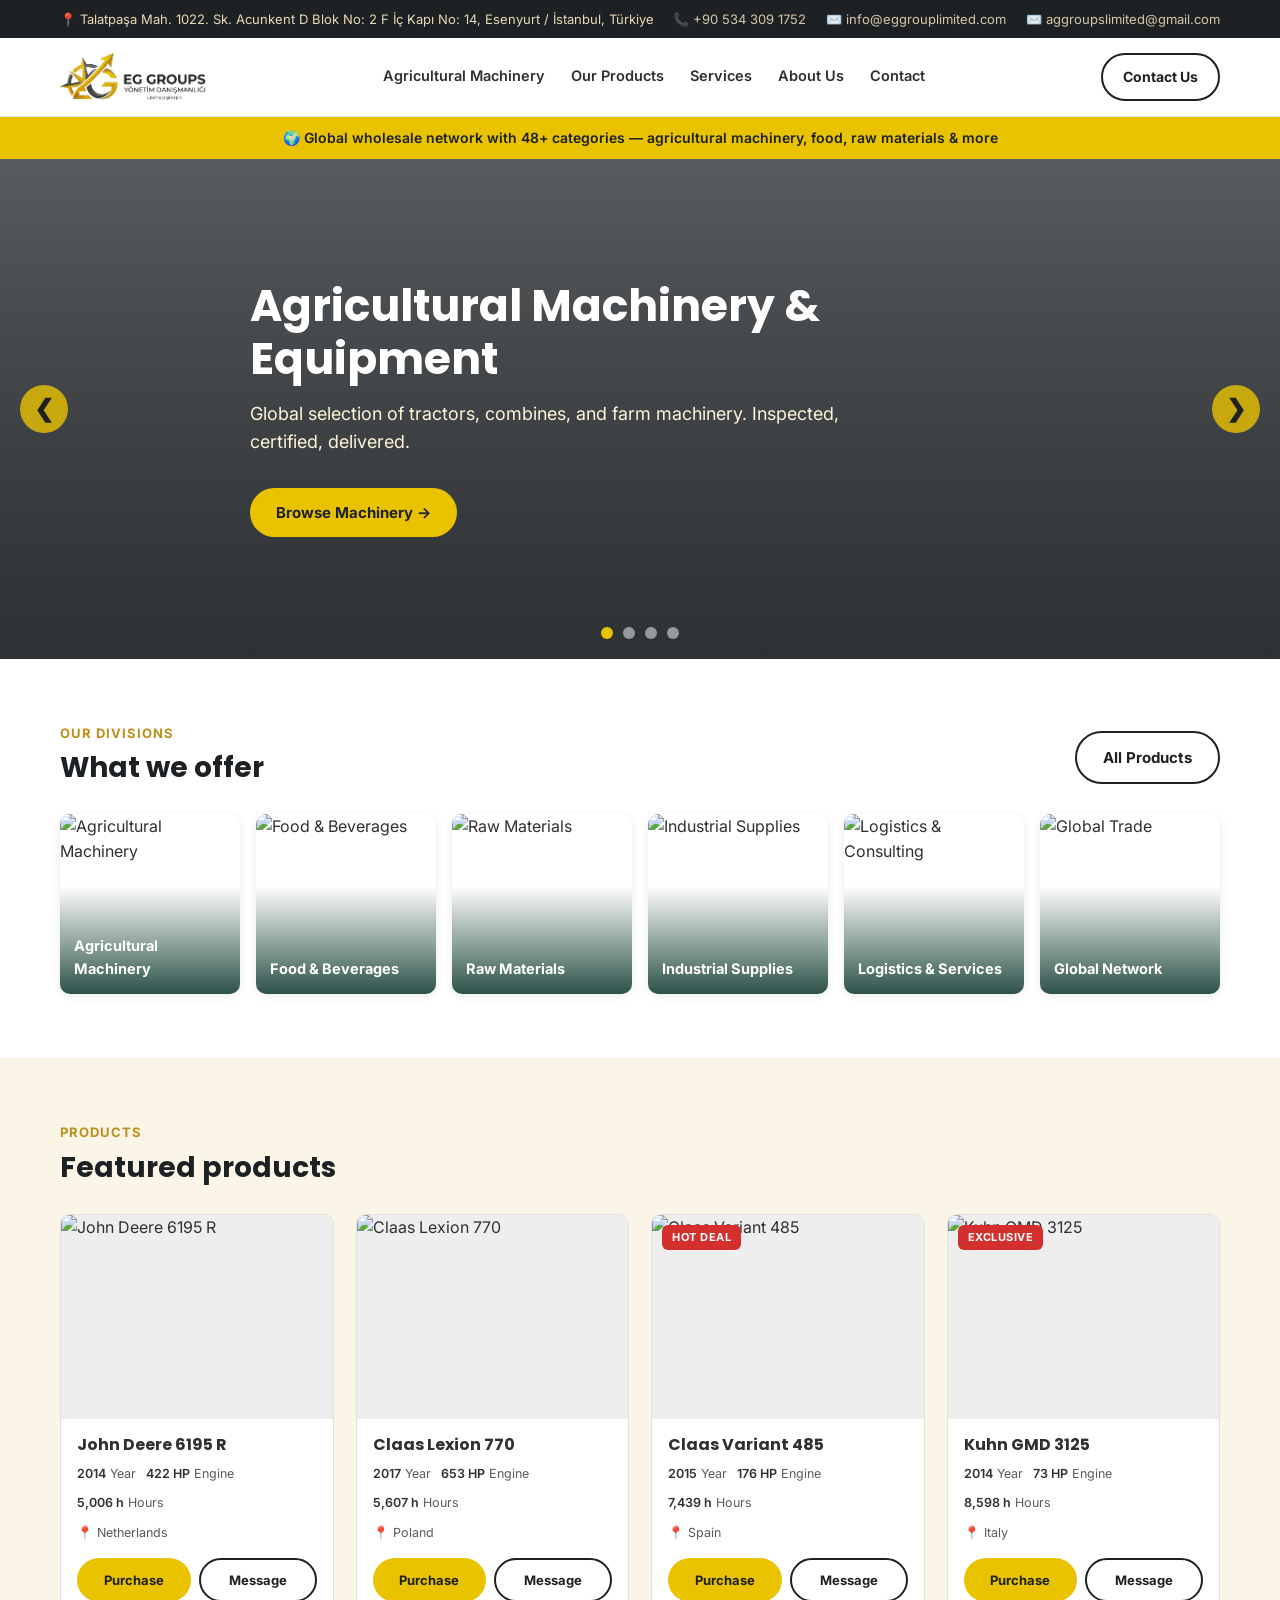
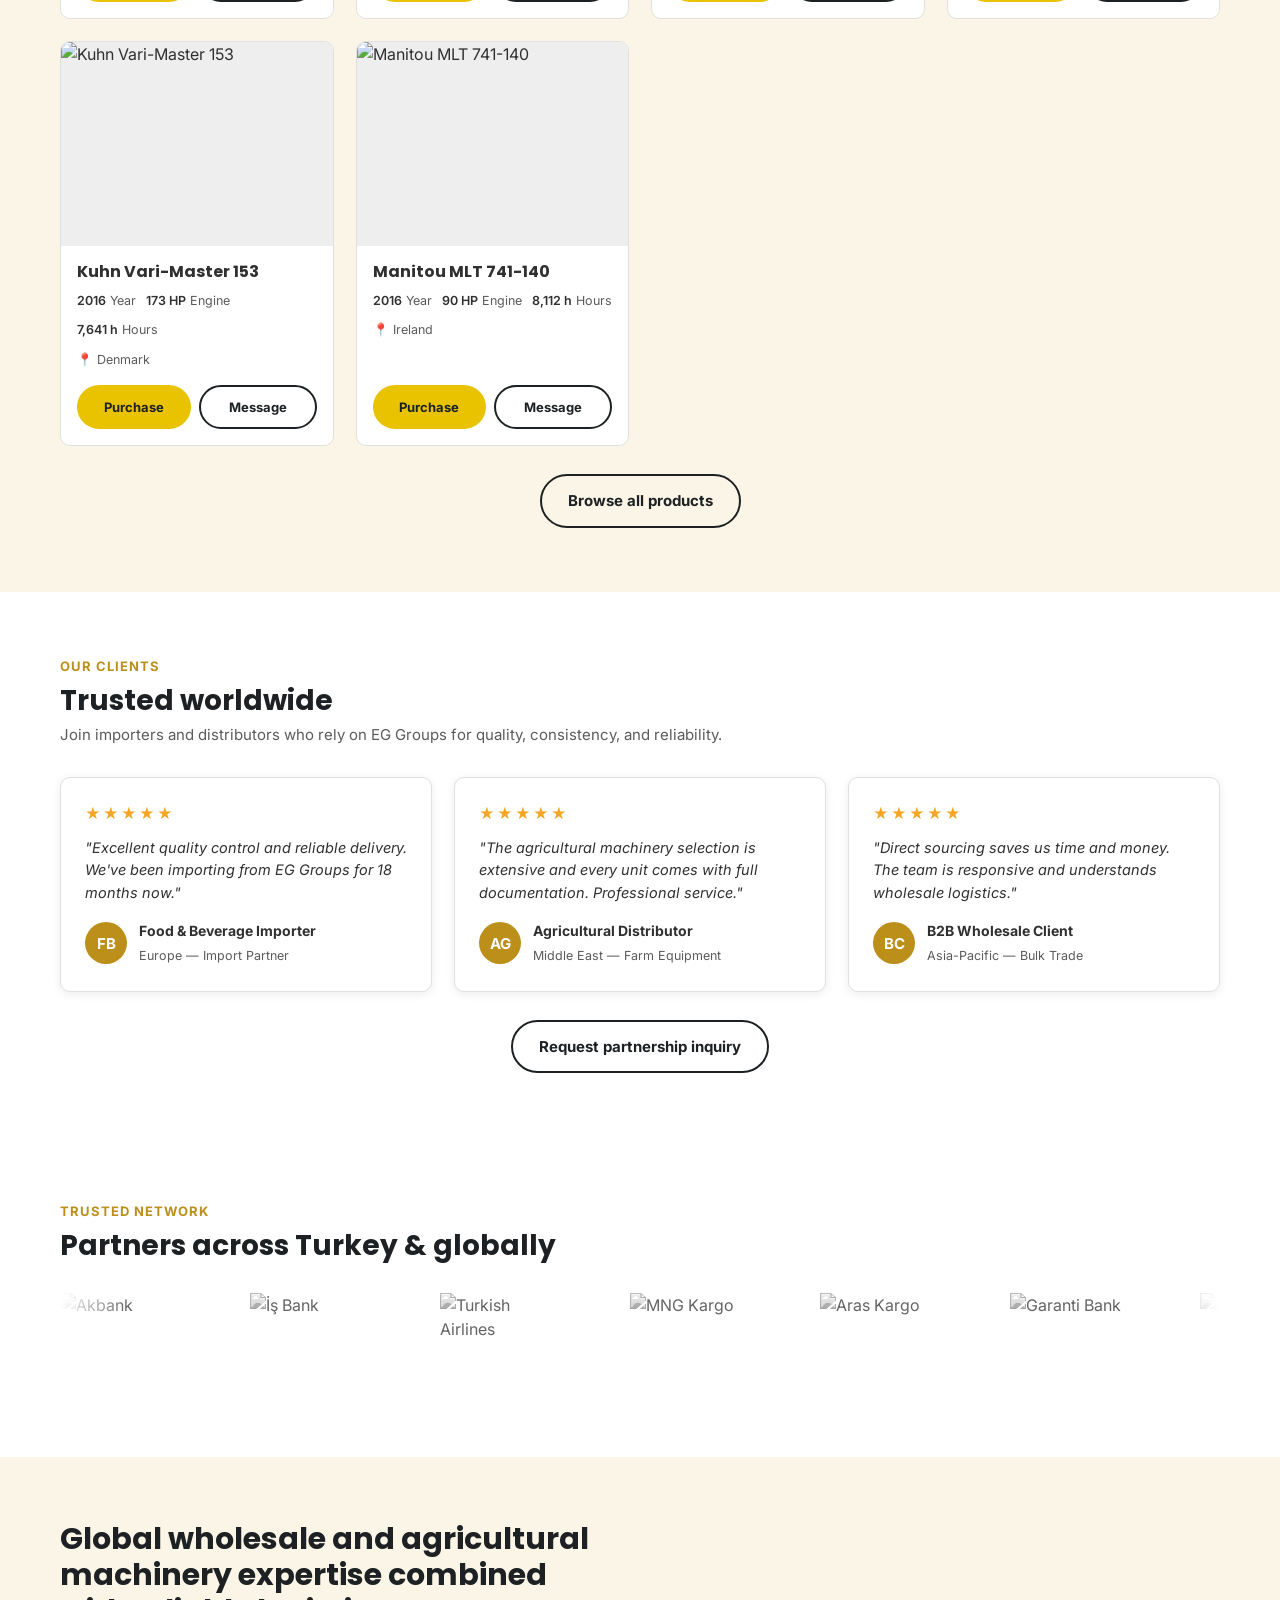
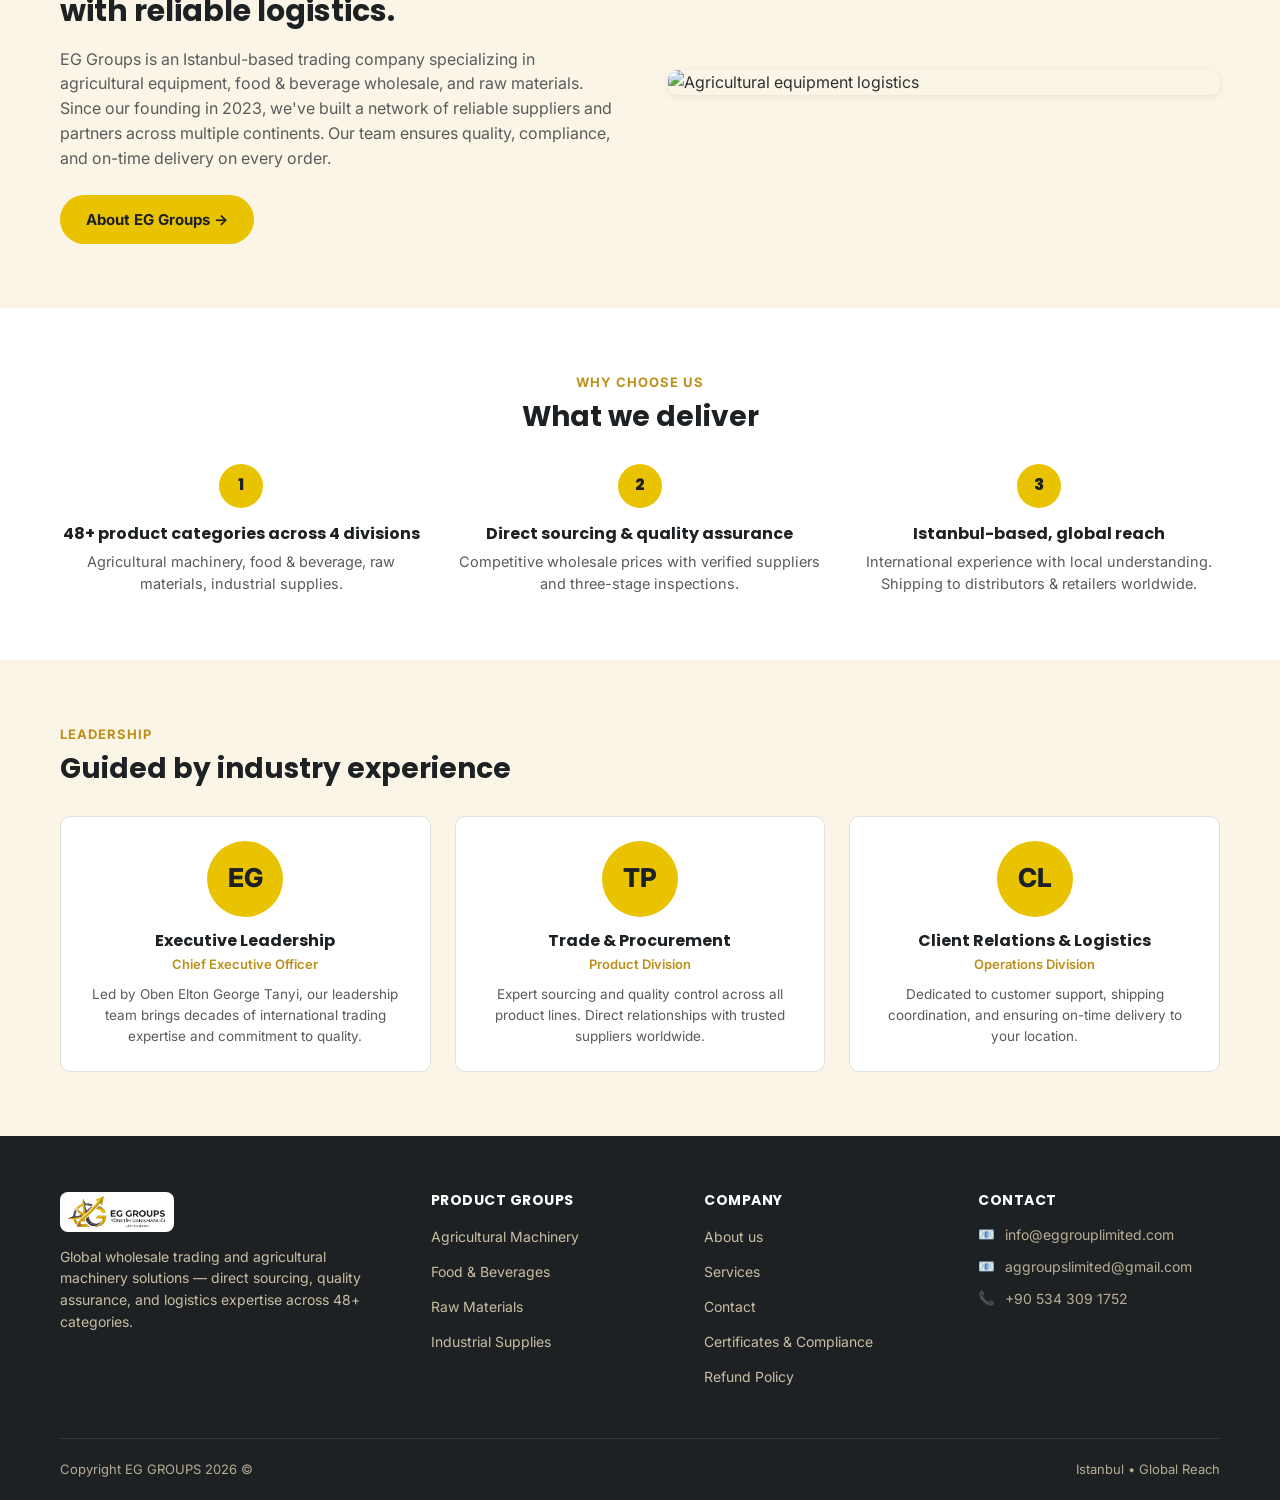
==== index.html @ a83c2a1d "Initial commit: EG Groups website - Complete static HTML website with 7 pages (home, about, category" ====
<!doctype html>
<html lang="en">
<head>
<meta charset="UTF-8">
<meta name="viewport" content="width=device-width, initial-scale=1.0">
<title>EG Groups | Global Wholesale & Agricultural Machinery</title>
<meta name="description" content="EG Groups — wholesale trading, agricultural machinery, food & beverage export, consulting services. Istanbul-based, global reach.">
<link rel="icon" href="data:image/svg+xml,<svg xmlns=%22http://www.w3.org/2000/svg%22 viewBox=%220 0 100 100%22><text y=%22.9em%22 font-size=%2290%22>🚜</text></svg>">
<link rel="stylesheet" href="css/style.css">
</head>
<body>

<div id="site-header"></div>

<div class="promo-banner">🌍 Global wholesale network with 48+ categories — agricultural machinery, food, raw materials & more</div>

<!-- HERO SLIDER -->
<section class="hero hero-slider-section" style="padding:0;position:relative;height:500px">
  <div class="hero-slider" id="heroSlider">
    <div class="hero-slide" style="background:linear-gradient(180deg,rgba(29,33,36,0.4),rgba(29,33,36,0.7)),url('https://ik.imagekit.io/efarm/website/blue_tractor_in_field_with_grubber_003dc4c4ce.jpg') center/cover no-repeat">
      <div class="container" style="display:flex;flex-direction:column;justify-content:center;align-items:flex-start;height:100%;color:#fff">
        <h1>Agricultural Machinery & Equipment</h1>
        <p class="lead">Global selection of tractors, combines, and farm machinery. Inspected, certified, delivered.</p>
        <a href="category.html" class="btn btn-primary">Browse Machinery →</a>
      </div>
    </div>
    <div class="hero-slide" style="background:linear-gradient(180deg,rgba(29,33,36,0.4),rgba(29,33,36,0.7)),url('https://sunnyoutletgrupoo.com/wp-content/uploads/2022/02/All-About-Whole-Grains-resized.jpg') center/cover no-repeat">
      <div class="container" style="display:flex;flex-direction:column;justify-content:center;align-items:flex-start;height:100%;color:#fff">
        <h1>Global Wholesale Trade</h1>
        <p class="lead">Direct sourcing across food, agriculture, and industrial products. B2B wholesale excellence.</p>
        <a href="products.html" class="btn btn-primary">Explore Products →</a>
      </div>
    </div>
    <div class="hero-slide" style="background:linear-gradient(180deg,rgba(29,33,36,0.4),rgba(29,33,36,0.7)),url('https://sunnyoutletgrupoo.com/wp-content/uploads/2022/02/PREMIUM-PINE-WOOD-PELLETS-6MM.jpg') center/cover no-repeat">
      <div class="container" style="display:flex;flex-direction:column;justify-content:center;align-items:flex-start;height:100%;color:#fff">
        <h1>Wholesale & Logistics</h1>
        <p class="lead">Bulk sourcing, quality assurance, and reliable delivery worldwide. Your trade partner.</p>
        <a href="contact.html" class="btn btn-primary">Request Quote →</a>
      </div>
    </div>
    <div class="hero-slide" style="background:linear-gradient(180deg,rgba(29,33,36,0.4),rgba(29,33,36,0.7)),url('https://sunnyoutletgrupoo.com/wp-content/uploads/2022/02/Fresh-Fruits-1.jpg') center/cover no-repeat">
      <div class="container" style="display:flex;flex-direction:column;justify-content:center;align-items:flex-start;height:100%;color:#fff">
        <h1>Food & Beverage Export</h1>
        <p class="lead">Premium fresh, frozen, and specialty foods. Direct to distributors and retailers globally.</p>
        <a href="products.html" class="btn btn-primary">View Catalog →</a>
      </div>
    </div>
  </div>
  <button class="hero-slider-arrow hero-slider-arrow-left" id="heroSliderPrev">❮</button>
  <button class="hero-slider-arrow hero-slider-arrow-right" id="heroSliderNext">❯</button>
  <div class="hero-slider-dots" id="heroSliderDots"></div>
</section>

<!-- CATEGORIES -->
<section class="section-light">
  <div class="container">
    <div class="section-head">
      <div>
        <span class="section-eyebrow">Our Divisions</span>
        <h2>What we offer</h2>
      </div>
      <a href="products.html" class="btn btn-outline">All Products</a>
    </div>
    <div class="cat-grid">
      <a class="cat-tile" href="category.html">
        <img src="https://ik.imagekit.io/efarm/website/blue_tractor_in_field_with_grubber_003dc4c4ce.jpg" alt="Agricultural Machinery">
        <div class="overlay"><span>Agricultural Machinery</span></div>
      </a>
      <a class="cat-tile" href="products.html">
        <img src="https://sunnyoutletgrupoo.com/wp-content/uploads/2022/02/Spring-range-Convenience-620x330-1.png" alt="Food & Beverages">
        <div class="overlay"><span>Food & Beverages</span></div>
      </a>
      <a class="cat-tile" href="products.html">
        <img src="https://sunnyoutletgrupoo.com/wp-content/uploads/2022/02/All-About-Whole-Grains-resized.jpg" alt="Raw Materials">
        <div class="overlay"><span>Raw Materials</span></div>
      </a>
      <a class="cat-tile" href="products.html">
        <img src="https://sunnyoutletgrupoo.com/wp-content/uploads/2022/02/PREMIUM-PINE-WOOD-PELLETS-6MM.jpg" alt="Industrial Supplies">
        <div class="overlay"><span>Industrial Supplies</span></div>
      </a>
      <a class="cat-tile" href="services.html">
        <img src="https://ik.imagekit.io/efarm/website/Fendt_824_Vario_from_France_to_Spain_d65a206a68.jpg" alt="Logistics & Consulting">
        <div class="overlay"><span>Logistics & Services</span></div>
      </a>
      <a class="cat-tile" href="about.html">
        <img src="https://sunnyoutletgrupoo.com/wp-content/uploads/2022/02/Fresh-Fruits-1.jpg" alt="Global Trade">
        <div class="overlay"><span>Global Network</span></div>
      </a>
    </div>
  </div>
</section>

<!-- FEATURED PRODUCTS -->
<section class="section-tint">
  <div class="container">
    <div class="section-head">
      <div>
        <span class="section-eyebrow">Products</span>
        <h2>Featured products</h2>
      </div>
    </div>
    <div class="grid" id="featuredProducts"></div>
    <div class="see-all-wrap"><a href="products.html" class="btn btn-outline">Browse all products</a></div>
  </div>
</section>

<!-- TESTIMONIALS -->
<section class="section-light">
  <div class="container">
    <div class="section-head">
      <div>
        <span class="section-eyebrow">Our Clients</span>
        <h2>Trusted worldwide</h2>
        <p>Join importers and distributors who rely on EG Groups for quality, consistency, and reliability.</p>
      </div>
    </div>
    <div class="testi-grid">
      <div class="testi-card">
        <div class="stars">★★★★★</div>
        <p class="quote">"Excellent quality control and reliable delivery. We've been importing from EG Groups for 18 months now."</p>
        <div class="who">
          <div class="avatar">FB</div>
          <div><b>Food & Beverage Importer</b><span>Europe — Import Partner</span></div>
        </div>
      </div>
      <div class="testi-card">
        <div class="stars">★★★★★</div>
        <p class="quote">"The agricultural machinery selection is extensive and every unit comes with full documentation. Professional service."</p>
        <div class="who">
          <div class="avatar">AG</div>
          <div><b>Agricultural Distributor</b><span>Middle East — Farm Equipment</span></div>
        </div>
      </div>
      <div class="testi-card">
        <div class="stars">★★★★★</div>
        <p class="quote">"Direct sourcing saves us time and money. The team is responsive and understands wholesale logistics."</p>
        <div class="who">
          <div class="avatar">BC</div>
          <div><b>B2B Wholesale Client</b><span>Asia-Pacific — Bulk Trade</span></div>
        </div>
      </div>
    </div>
    <div class="see-all-wrap"><a href="contact.html" class="btn btn-outline">Request partnership inquiry</a></div>
  </div>
</section>


<!-- PARTNERS -->
<section class="section-light">
  <div class="container">
    <div class="section-head"><div><span class="section-eyebrow">Trusted Network</span><h2>Partners across Turkey & globally</h2></div></div>
    <div class="brand-carousel">
      <div class="brand-track">
        <img src="https://thumb.wikimedia.org/wikipedia/commons/thumb/7/7b/Akbank_logo.svg/3840px-Akbank_logo.svg.png" alt="Akbank" loading="lazy" style="height:100px;width:120px;object-fit:contain;flex:0 0 auto">
        <img src="https://thumb.wikimedia.org/wikipedia/commons/thumb/2/24/Türkiye_İş_Bankası_logo.svg/960px-Türkiye_İş_Bankası_logo.svg.png" alt="İş Bank" loading="lazy" style="height:100px;width:120px;object-fit:contain;flex:0 0 auto">
        <img src="https://upload.wikimedia.org/wikipedia/commons/thumb/0/00/Turkish_Airlines_logo_2019_compact.svg/1280px-Turkish_Airlines_logo_2019_compact.svg.png" alt="Turkish Airlines" loading="lazy" style="height:100px;width:120px;object-fit:contain;flex:0 0 auto">
        <img src="https://upload.wikimedia.org/wikipedia/tr/5/52/MNG_Kargo.png" alt="MNG Kargo" loading="lazy" style="height:100px;width:120px;object-fit:contain;flex:0 0 auto">
        <img src="https://upload.wikimedia.org/wikipedia/tr/b/b4/Aras-Kargo.jpg" alt="Aras Kargo" loading="lazy" style="height:100px;width:120px;object-fit:contain;flex:0 0 auto">
        <img src="https://encrypted-tbn0.gstatic.com/images?q=tbn:ANd9GcQFlqxNjbmW43oBSLvl5B0kQLT8X93IOzLed9l85p7laA&s=10" alt="Garanti Bank" loading="lazy" style="height:100px;width:120px;object-fit:contain;flex:0 0 auto">
        <img src="https://www.deere.com.au/assets/images/common/our-company/history/JD_Trademark_Current_884x663.png" alt="John Deere" loading="lazy" style="height:100px;width:120px;object-fit:contain;flex:0 0 auto">
        <img src="https://upload.wikimedia.org/wikipedia/commons/thumb/1/19/Claas_Logo.svg/1280px-Claas_Logo.svg.png" alt="CLAAS" loading="lazy" style="height:100px;width:120px;object-fit:contain;flex:0 0 auto">
        <img src="https://upload.wikimedia.org/wikipedia/commons/9/9e/CNH_Industrial.svg" alt="CNH Industrial" loading="lazy" style="height:100px;width:120px;object-fit:contain;flex:0 0 auto">
        <!-- repeat for carousel loop -->
        <img src="https://thumb.wikimedia.org/wikipedia/commons/thumb/7/7b/Akbank_logo.svg/3840px-Akbank_logo.svg.png" alt="Akbank" loading="lazy" style="height:100px;width:120px;object-fit:contain;flex:0 0 auto">
        <img src="https://thumb.wikimedia.org/wikipedia/commons/thumb/2/24/Türkiye_İş_Bankası_logo.svg/960px-Türkiye_İş_Bankası_logo.svg.png" alt="İş Bank" loading="lazy" style="height:100px;width:120px;object-fit:contain;flex:0 0 auto">
        <img src="https://upload.wikimedia.org/wikipedia/commons/thumb/0/00/Turkish_Airlines_logo_2019_compact.svg/1280px-Turkish_Airlines_logo_2019_compact.svg.png" alt="Turkish Airlines" loading="lazy" style="height:100px;width:120px;object-fit:contain;flex:0 0 auto">
        <img src="https://upload.wikimedia.org/wikipedia/tr/5/52/MNG_Kargo.png" alt="MNG Kargo" loading="lazy" style="height:100px;width:120px;object-fit:contain;flex:0 0 auto">
        <img src="https://upload.wikimedia.org/wikipedia/tr/b/b4/Aras-Kargo.jpg" alt="Aras Kargo" loading="lazy" style="height:100px;width:120px;object-fit:contain;flex:0 0 auto">
        <img src="https://encrypted-tbn0.gstatic.com/images?q=tbn:ANd9GcQFlqxNjbmW43oBSLvl5B0kQLT8X93IOzLed9l85p7laA&s=10" alt="Garanti Bank" loading="lazy" style="height:100px;width:120px;object-fit:contain;flex:0 0 auto">
      </div>
    </div>
  </div>
</section>

<!-- ABOUT SPLIT -->
<section class="section-tint">
  <div class="container split">
    <div>
      <h2>Global wholesale and agricultural machinery <strong>expertise</strong> combined with <strong>reliable logistics</strong>.</h2>
      <p>EG Groups is an Istanbul-based trading company specializing in agricultural equipment, food & beverage wholesale, and raw materials. Since our founding in 2023, we've built a network of reliable suppliers and partners across multiple continents. Our team ensures quality, compliance, and on-time delivery on every order.</p>
      <a href="about.html" class="btn btn-primary">About EG Groups →</a>
    </div>
    <img src="https://ik.imagekit.io/efarm/website/Fendt_824_Vario_from_France_to_Spain_d65a206a68.jpg" alt="Agricultural equipment logistics">
  </div>
</section>

<!-- WHAT YOU GET -->
<section class="section-light">
  <div class="container">
    <div class="section-head" style="justify-content:center;text-align:center;display:block">
      <span class="section-eyebrow">Why Choose Us</span>
      <h2>What we deliver</h2>
    </div>
    <div class="features3">
      <div>
        <div class="feature-num">1</div>
        <h6>48+ product categories across 4 divisions</h6>
        <p>Agricultural machinery, food & beverage, raw materials, industrial supplies.</p>
      </div>
      <div>
        <div class="feature-num">2</div>
        <h6>Direct sourcing & quality assurance</h6>
        <p>Competitive wholesale prices with verified suppliers and three-stage inspections.</p>
      </div>
      <div>
        <div class="feature-num">3</div>
        <h6>Istanbul-based, global reach</h6>
        <p>International experience with local understanding. Shipping to distributors & retailers worldwide.</p>
      </div>
    </div>
  </div>
</section>

<!-- LEADERSHIP -->
<section class="section-tint">
  <div class="container">
    <div class="section-head"><div><span class="section-eyebrow">Leadership</span><h2>Guided by industry experience</h2></div></div>
    <div class="team-grid">
      <div class="team-card">
        <div class="avatar" style="margin:0 auto 14px;background:var(--lime)">EG</div>
        <h4>Executive Leadership</h4>
        <div class="role">Chief Executive Officer</div>
        <p>Led by Oben Elton George Tanyi, our leadership team brings decades of international trading expertise and commitment to quality.</p>
      </div>
      <div class="team-card">
        <div class="avatar" style="margin:0 auto 14px">TP</div>
        <h4>Trade & Procurement</h4>
        <div class="role">Product Division</div>
        <p>Expert sourcing and quality control across all product lines. Direct relationships with trusted suppliers worldwide.</p>
      </div>
      <div class="team-card">
        <div class="avatar" style="margin:0 auto 14px">CL</div>
        <h4>Client Relations & Logistics</h4>
        <div class="role">Operations Division</div>
        <p>Dedicated to customer support, shipping coordination, and ensuring on-time delivery to your location.</p>
      </div>
    </div>
  </div>
</section>

<div id="site-footer"></div>

<script src="js/products-data.js"></script>
<script src="js/main.js"></script>
<script>
  // Hero slider
  const slides = document.querySelectorAll('.hero-slide');
  const dots = document.getElementById('heroSliderDots');
  const nextBtn = document.getElementById('heroSliderNext');
  const prevBtn = document.getElementById('heroSliderPrev');
  let currentSlide = 0;
  let autoplayInterval;

  function createDots() {
    slides.forEach((_, i) => {
      const dot = document.createElement('button');
      dot.className = `hero-slider-dot${i === 0 ? ' active' : ''}`;
      dot.onclick = () => goToSlide(i);
      dots.appendChild(dot);
    });
  }

  function updateSlider() {
    slides.forEach((s, i) => s.classList.toggle('active', i === currentSlide));
    document.querySelectorAll('.hero-slider-dot').forEach((d, i) => d.classList.toggle('active', i === currentSlide));
  }

  function goToSlide(n) {
    currentSlide = (n + slides.length) % slides.length;
    updateSlider();
    resetAutoplay();
  }

  function nextSlide() { goToSlide(currentSlide + 1); }
  function prevSlide() { goToSlide(currentSlide - 1); }

  function startAutoplay() {
    autoplayInterval = setInterval(nextSlide, 5000);
  }

  function resetAutoplay() {
    clearInterval(autoplayInterval);
    if (!document.hidden) startAutoplay();
  }

  createDots();
  updateSlider();
  startAutoplay();
  nextBtn.onclick = nextSlide;
  prevBtn.onclick = prevSlide;
  document.addEventListener('visibilitychange', () => {
    if (document.hidden) clearInterval(autoplayInterval);
    else startAutoplay();
  });

  // Featured Products - 6 products from different categories (3 per row)
  document.addEventListener("DOMContentLoaded", () => {
    const categories = ["tractors", "combine-harvesters", "balers", "mowers", "ploughs", "telehandlers"];
    const featured = [];

    // Get one product from each category
    categories.forEach(cat => {
      const product = PRODUCTS.find(p => p.category === cat);
      if (product) featured.push(product);
    });

    renderGrid("featuredProducts", featured.slice(0, 6));
  });
</script>
</body>
</html>
---- css/style.css ----
/* HARD — Used Agricultural Equipment
   Design system: dark green header/footer, lime-green CTA, light content sections */

@import url('https://fonts.googleapis.com/css2?family=Poppins:wght@500;600;700;800&family=Inter:wght@400;500;600;700&display=swap');

:root{
  --green-dark:#1d2124;
  --green-dark-2:#bc8f1a;
  --green-teal:#bc8f1a;
  --lime:#e9c200;
  --lime-hover:#bc8f1a;
  --text:#303030;
  --text-light:#5b5b5b;
  --border:#e0e0e0;
  --border-dark:#bdbdbd;
  --bg:#fafafa;
  --white:#ffffff;
  --red:#d32f2f;
  --radius:10px;
  --shadow:0 2px 10px rgba(0,0,0,.08);
  --shadow-hover:0 8px 24px rgba(0,0,0,.14);
  --maxw:1200px;
  --font-head:'Poppins',sans-serif;
  --font-body:'Inter',-apple-system,BlinkMacSystemFont,'Segoe UI',Roboto,Arial,sans-serif;
}

*{box-sizing:border-box;margin:0;padding:0}
html{scroll-behavior:smooth}
body{
  font-family:var(--font-body);
  color:var(--text);
  background:var(--bg);
  line-height:1.55;
  font-size:16px;
}
img{max-width:100%;display:block}
a{color:inherit;text-decoration:none}
ul{list-style:none}
button{font-family:inherit;cursor:pointer;border:none;background:none}
h1,h2,h3,h4,h5,h6{font-family:var(--font-head);font-weight:700;line-height:1.2;color:var(--green-dark)}
.container{max-width:var(--maxw);margin:0 auto;padding:0 20px}
section{padding:64px 0}
@media(max-width:720px){section{padding:40px 0}}

/* ---------- Buttons ---------- */
.btn{
  display:inline-flex;align-items:center;justify-content:center;gap:8px;
  padding:13px 26px;border-radius:999px;font-weight:700;font-size:15px;
  transition:all .18s ease;white-space:nowrap;
}
.btn-primary{background:var(--lime);color:#1d2124}
.btn-primary:hover{background:var(--lime-hover);transform:translateY(-1px)}
.btn-outline{background:transparent;border:2px solid var(--green-dark);color:var(--green-dark)}
.btn-outline:hover{background:var(--green-dark);color:#fff}
.btn-outline-light{background:transparent;border:2px solid rgba(255,255,255,.7);color:#fff}
.btn-outline-light:hover{background:#fff;color:var(--green-dark)}
.btn-block{width:100%}
.btn-sm{padding:9px 18px;font-size:13px}

/* ---------- Top utility bar ---------- */
.topbar{background:var(--green-dark);color:#e8d9b8;font-size:13px}
.topbar .container{display:flex;justify-content:space-between;align-items:center;height:38px}
.topbar a{opacity:.9}
.topbar a:hover{opacity:1;text-decoration:underline}
.topbar-left{display:flex;gap:20px;align-items:center}
.topbar-left span{display:flex;align-items:center;gap:6px}

/* ---------- Header ---------- */
header.site-header{
  background:#fff;border-bottom:1px solid var(--border);position:sticky;top:0;z-index:100;
}
.header-inner{display:flex;align-items:center;justify-content:space-between;height:78px;gap:24px}
.logo{
  font-family:var(--font-head);font-weight:800;font-size:28px;letter-spacing:1px;
  color:var(--green-dark);display:flex;align-items:baseline;gap:4px;
}
.logo span{color:var(--lime-hover)}
.logo small{font-family:var(--font-body);font-weight:500;font-size:11px;letter-spacing:1.5px;text-transform:uppercase;color:var(--text-light);display:block;margin-top:-2px}
nav.main-nav{display:flex;gap:26px;align-items:center;flex:1;justify-content:center}
nav.main-nav a{font-weight:600;font-size:14.5px;color:var(--text);padding:8px 0;border-bottom:2px solid transparent;white-space:nowrap}
nav.main-nav a:hover{color:var(--green-dark-2);border-bottom-color:var(--lime)}
.header-actions{display:flex;align-items:center;gap:14px}
.header-actions .btn{padding:11px 20px;font-size:14px}
.nav-toggle{display:none;background:none;border:none;font-size:26px;color:var(--green-dark)}

@media(max-width:1024px){
  nav.main-nav{display:none}
  .nav-toggle{display:block}
}

/* ---------- Promo banner ---------- */
.promo-banner{background:var(--lime);color:#1d2124;text-align:center;font-weight:600;font-size:14px;padding:10px 16px}

/* ---------- Hero / search cover ---------- */
.hero{
  position:relative;color:#fff;padding:90px 0 70px;
  background:linear-gradient(180deg,rgba(29,33,36,.55),rgba(29,33,36,.75)),
    url('https://ik.imagekit.io/efarm/website/sprayer_ca1b9360a9.jpg') center/cover no-repeat;
}

/* ---------- Hero slider ---------- */
.hero-slider-section{overflow:hidden}
.hero-slider{position:relative;width:100%;height:100%;display:flex}
.hero-slide{width:100%;height:100%;flex-shrink:0;display:flex;align-items:center;opacity:0;transition:opacity .5s ease;position:absolute;top:0;left:0;width:100%;height:100%;background-size:cover;background-position:center}
.hero-slide.active{opacity:1;position:relative}
.hero-slider-arrow{
  position:absolute;top:50%;transform:translateY(-50%);z-index:10;
  background:rgba(233,194,0,.8);color:#1d2124;border:none;cursor:pointer;
  width:48px;height:48px;border-radius:50%;font-size:24px;font-weight:bold;
  transition:background .2s ease;display:flex;align-items:center;justify-content:center;
}
.hero-slider-arrow:hover{background:rgba(233,194,0,1)}
.hero-slider-arrow-left{left:20px}
.hero-slider-arrow-right{right:20px}
.hero-slider-dots{position:absolute;bottom:20px;left:50%;transform:translateX(-50%);z-index:10;display:flex;gap:10px}
.hero-slider-dot{width:12px;height:12px;border-radius:50%;background:rgba(255,255,255,.5);cursor:pointer;transition:background .2s ease}
.hero-slider-dot.active{background:#e9c200}
@media(max-width:600px){.hero-slider-arrow{width:40px;height:40px;font-size:18px}.hero-slider-arrow-left{left:10px}.hero-slider-arrow-right{right:10px}.hero-slider-dots{bottom:10px;gap:6px}.hero-slider-dot{width:10px;height:10px}}
.hero h1{color:#fff;font-size:44px;max-width:780px;margin-bottom:14px}
.hero p.lead{font-size:18px;color:#fef5d9;max-width:640px;margin-bottom:32px}
.search-box{
  background:#fff;border-radius:var(--radius);padding:8px;display:flex;gap:8px;
  max-width:680px;box-shadow:var(--shadow-hover);
}
.search-box input{
  flex:1;border:none;outline:none;padding:14px 16px;font-size:15px;color:var(--text);border-radius:8px;
}
.search-box button{
  background:var(--lime);color:#1d2124;font-weight:700;padding:0 26px;border-radius:8px;font-size:15px;
}
.search-box button:hover{background:var(--lime-hover)}
.trust-row{display:flex;flex-wrap:wrap;gap:28px;margin-top:34px}
.trust-row .item{display:flex;align-items:center;gap:10px;font-size:14px;font-weight:600;color:#fef5d9}
.trust-row .item .dot{width:8px;height:8px;border-radius:50%;background:var(--lime)}

/* ---------- Section headings ---------- */
.section-head{display:flex;justify-content:space-between;align-items:flex-end;margin-bottom:30px;gap:20px;flex-wrap:wrap}
.section-head h2{font-size:28px}
.section-head p{color:var(--text-light);margin-top:6px;font-size:15px}
.section-eyebrow{color:var(--green-dark-2);font-weight:700;font-size:13px;letter-spacing:1px;text-transform:uppercase;margin-bottom:8px;display:block}

/* ---------- Carousel row ---------- */
.card-row{display:flex;gap:20px;overflow-x:auto;padding-bottom:10px;scroll-snap-type:x proximity}
.card-row::-webkit-scrollbar{height:8px}
.card-row::-webkit-scrollbar-thumb{background:var(--border-dark);border-radius:8px}
.card-row .product-card{min-width:270px;scroll-snap-align:start}

.grid{display:grid;grid-template-columns:repeat(auto-fill,minmax(270px,1fr));gap:22px}

/* ---------- Product card ---------- */
.product-card{
  background:#fff;border:1px solid var(--border);border-radius:var(--radius);overflow:hidden;
  transition:box-shadow .2s ease,transform .2s ease;display:flex;flex-direction:column;
}
.product-card:hover{box-shadow:var(--shadow-hover);transform:translateY(-3px)}
.product-card .img-wrap{position:relative;aspect-ratio:4/3;overflow:hidden;background:#eee}
.product-card .img-wrap img{width:100%;height:100%;object-fit:cover}
.product-card .badge{
  position:absolute;top:10px;left:10px;background:var(--red);color:#fff;font-size:11px;
  font-weight:700;padding:4px 10px;border-radius:6px;text-transform:uppercase;letter-spacing:.5px;
}
.product-card .body{padding:16px;display:flex;flex-direction:column;gap:10px;flex:1}
.product-card h3{font-size:16px;color:var(--text)}
.product-card .specs{display:flex;flex-wrap:wrap;gap:10px;font-size:12.5px;color:var(--text-light)}
.product-card .specs b{color:var(--text);font-weight:600}
.product-card .price{font-family:var(--font-head);font-weight:700;font-size:20px;color:var(--green-dark)}
.product-card .price small{font-family:var(--font-body);font-weight:500;font-size:12px;color:var(--text-light)}
.product-card .country{font-size:12.5px;color:var(--text-light);display:flex;align-items:center;gap:5px}
.product-card .actions{display:flex;gap:8px;margin-top:auto;padding-top:6px}
.product-card .actions .btn{flex:1;padding:10px 12px;font-size:13px}

.see-all-wrap{text-align:center;margin-top:28px}

/* ---------- Categories grid ---------- */
.cat-grid{display:grid;grid-template-columns:repeat(6,1fr);gap:16px}
@media(max-width:900px){.cat-grid{grid-template-columns:repeat(3,1fr)}}
@media(max-width:520px){.cat-grid{grid-template-columns:repeat(2,1fr)}}
.cat-tile{
  position:relative;border-radius:var(--radius);overflow:hidden;aspect-ratio:1/1;
  box-shadow:var(--shadow);
}
.cat-tile img{width:100%;height:100%;object-fit:cover;transition:transform .3s ease}
.cat-tile:hover img{transform:scale(1.06)}
.cat-tile .overlay{
  position:absolute;inset:0;background:linear-gradient(180deg,rgba(7,51,40,0) 40%,rgba(7,51,40,.85));
  display:flex;align-items:flex-end;padding:14px;
}
.cat-tile span{color:#fff;font-weight:700;font-size:14.5px}

/* ---------- Brand strip ---------- */
.brand-carousel{
  overflow:hidden;position:relative;width:100%;
  -webkit-mask-image:linear-gradient(90deg,transparent,#000 6%,#000 94%,transparent);
  mask-image:linear-gradient(90deg,transparent,#000 6%,#000 94%,transparent);
}
.brand-track{
  display:flex;align-items:center;gap:70px;width:max-content;
  animation:brandScroll 28s linear infinite;
}
.brand-carousel:hover .brand-track{animation-play-state:paused}
.brand-track img{height:100px;object-fit:contain;filter:grayscale(1);opacity:.75;transition:.2s;flex:0 0 auto}
.brand-track img:hover{filter:none;opacity:1}
@keyframes brandScroll{
  from{transform:translateX(0)}
  to{transform:translateX(-50%)}
}
@media(max-width:600px){.brand-track img{height:72px}.brand-track{gap:44px}}
.brand-strip img:hover{filter:none;opacity:1}

/* ---------- Split text/image ---------- */
.split{display:grid;grid-template-columns:1fr 1fr;gap:56px;align-items:center}
@media(max-width:860px){.split{grid-template-columns:1fr;gap:28px}}
.split img{border-radius:var(--radius);box-shadow:var(--shadow)}
.split h2{font-size:30px;margin-bottom:18px}
.split p{color:var(--text-light);margin-bottom:24px}
.split strong{color:var(--green-dark)}

/* ---------- Numbered features ---------- */
.features3{display:grid;grid-template-columns:repeat(3,1fr);gap:36px;text-align:center}
@media(max-width:860px){.features3{grid-template-columns:1fr}}
.feature-num{
  width:44px;height:44px;border-radius:50%;background:var(--lime);color:#1d2124;font-weight:800;
  display:flex;align-items:center;justify-content:center;margin:0 auto 16px;font-family:var(--font-head);
}
.features3 h6{font-size:16px;margin-bottom:8px}
.features3 p{color:var(--text-light);font-size:14.5px}

/* ---------- Section variants ---------- */
.section-dark{background:var(--green-dark);color:#fef5d9}
.section-dark h2,.section-dark .section-eyebrow{color:#fff}
.section-light{background:#fff}
.section-tint{background:#faf5e6}

/* ---------- Testimonials ---------- */
.testi-grid{display:grid;grid-template-columns:repeat(3,1fr);gap:22px}
@media(max-width:900px){.testi-grid{grid-template-columns:1fr}}
.testi-card{background:#fff;border:1px solid var(--border);border-radius:var(--radius);padding:24px;box-shadow:var(--shadow)}
.testi-card .stars{color:#f5a623;letter-spacing:2px;margin-bottom:12px;font-size:15px}
.testi-card p.quote{font-size:14.5px;color:var(--text);margin-bottom:16px;font-style:italic}
.testi-card .who{display:flex;align-items:center;gap:12px}
.testi-card .avatar{width:42px;height:42px;border-radius:50%;background:var(--green-dark-2);color:#fff;display:flex;align-items:center;justify-content:center;font-weight:700;font-size:15px}
.testi-card .who div b{display:block;font-size:14px}
.testi-card .who div span{font-size:12.5px;color:var(--text-light)}

/* ---------- Team ---------- */
.team-grid{display:grid;grid-template-columns:repeat(3,1fr);gap:24px}
@media(max-width:860px){.team-grid{grid-template-columns:1fr}}
.team-card{background:#fff;border:1px solid var(--border);border-radius:var(--radius);padding:24px;text-align:center}
.team-card .avatar{
  width:76px;height:76px;border-radius:50%;background:var(--lime);margin:0 auto 14px;
  display:flex;align-items:center;justify-content:center;font-weight:800;font-size:26px;color:#1d2124;
}
.team-card h4{font-size:16px;margin-bottom:4px}
.team-card .role{color:var(--green-dark-2);font-weight:600;font-size:13px;margin-bottom:10px}
.team-card p{color:var(--text-light);font-size:13.5px}

/* ---------- Footer ---------- */
footer.site-footer{background:var(--green-dark);color:#e8d9b8;padding-top:56px}
.footer-grid{display:grid;grid-template-columns:1.4fr 1fr 1fr 1fr;gap:32px;padding-bottom:40px}
@media(max-width:860px){.footer-grid{grid-template-columns:1fr 1fr}}
@media(max-width:520px){.footer-grid{grid-template-columns:1fr}}
.footer-grid h5{color:#fff;font-size:14px;letter-spacing:.5px;text-transform:uppercase;margin-bottom:16px}
.footer-grid ul li{margin-bottom:10px}
.footer-grid a{font-size:14px;opacity:.85}
.footer-grid a:hover{opacity:1;text-decoration:underline}
.footer-about p{font-size:14px;opacity:.85;margin-bottom:16px;max-width:320px}
.footer-contact li{display:flex;gap:10px;font-size:13.5px;opacity:.9;margin-bottom:12px;align-items:flex-start}
.social-row{display:flex;gap:12px;margin-top:16px}
.social-row a{
  width:36px;height:36px;border-radius:50%;background:rgba(255,255,255,.1);
  display:flex;align-items:center;justify-content:center;
}
.social-row img{width:16px;height:16px;filter:brightness(0) invert(1)}
.social-row a:hover{background:var(--lime)}
.footer-bottom{border-top:1px solid rgba(255,255,255,.12);padding:20px 0;display:flex;justify-content:space-between;flex-wrap:wrap;gap:10px;font-size:13px;opacity:.75}

/* ---------- Page hero (inner pages) ---------- */
.page-hero{
  background:var(--green-dark);color:#fff;padding:52px 0;
}
.page-hero h1{color:#fff;font-size:32px}
.breadcrumb{font-size:13px;opacity:.8;margin-bottom:10px}
.breadcrumb a:hover{text-decoration:underline}

/* ---------- Listing page layout ---------- */
.listing-layout{display:grid;grid-template-columns:260px 1fr;gap:32px;align-items:flex-start}
@media(max-width:900px){.listing-layout{grid-template-columns:1fr}}
.filters{background:#fff;border:1px solid var(--border);border-radius:var(--radius);padding:20px;position:sticky;top:98px}
.filters h4{font-size:15px;margin-bottom:14px}
.filter-group{margin-bottom:20px}
.filter-group h5{font-size:12.5px;text-transform:uppercase;letter-spacing:.5px;color:var(--text-light);margin-bottom:10px}
.filter-group label{display:flex;align-items:center;gap:8px;font-size:14px;margin-bottom:8px;cursor:pointer}
.listing-toolbar{display:flex;justify-content:space-between;align-items:center;margin-bottom:20px;flex-wrap:wrap;gap:10px}
.listing-toolbar select{padding:9px 12px;border:1px solid var(--border-dark);border-radius:8px;font-size:14px}
.pagination{display:flex;justify-content:center;gap:8px;margin-top:36px}
.pagination button{width:38px;height:38px;border-radius:8px;border:1px solid var(--border-dark);font-weight:600}
.pagination button.active{background:var(--green-dark);color:#fff;border-color:var(--green-dark)}
.pagination button:hover:not(.active){background:#f0f0f0}

/* ---------- Product detail ---------- */
.detail-grid{display:grid;grid-template-columns:1.3fr 1fr;gap:40px;align-items:flex-start}
@media(max-width:900px){.detail-grid{grid-template-columns:1fr}}
.detail-gallery img{border-radius:var(--radius);width:100%;aspect-ratio:4/3;object-fit:cover;box-shadow:var(--shadow)}
.detail-thumbs{display:flex;gap:10px;margin-top:10px}
.detail-thumbs img{width:76px;height:56px;object-fit:cover;border-radius:6px;opacity:.65;cursor:pointer;border:2px solid transparent}
.detail-thumbs img:hover,.detail-thumbs img.active{opacity:1;border-color:var(--lime)}
.detail-info h1{font-size:26px;margin-bottom:8px}
.detail-info .price-box{font-family:var(--font-head);font-size:32px;color:var(--green-dark);font-weight:800;margin:14px 0 4px}
.detail-info .price-box small{font-family:var(--font-body);font-size:13px;color:var(--text-light);font-weight:500}
.detail-specs{display:grid;grid-template-columns:1fr 1fr;gap:14px;background:#fff;border:1px solid var(--border);border-radius:var(--radius);padding:20px;margin:20px 0}
.detail-specs .spec{display:flex;flex-direction:column}
.detail-specs .spec span{font-size:12px;color:var(--text-light);text-transform:uppercase;letter-spacing:.4px}
.detail-specs .spec b{font-size:15px;margin-top:2px}
.detail-actions{display:flex;flex-direction:column;gap:10px;margin-top:20px}
.detail-actions .btn{width:100%;padding:16px;font-size:15.5px}
.seller-box{background:#fff;border:1px solid var(--border);border-radius:var(--radius);padding:18px;margin-top:20px;display:flex;gap:14px;align-items:center}
.seller-box .avatar{width:48px;height:48px;border-radius:50%;background:var(--green-dark);color:#fff;display:flex;align-items:center;justify-content:center;font-weight:700}
.trust-icons-mini{display:flex;flex-wrap:wrap;gap:12px;margin-top:18px}
.trust-icons-mini span{font-size:12.5px;background:#faf5e6;color:var(--green-dark-2);font-weight:600;padding:7px 12px;border-radius:999px}
.purchase-banner{background:#fef9e6;border:1px solid var(--lime);color:#3a3020;padding:14px 18px;border-radius:var(--radius);font-size:14.5px;font-weight:600;margin-bottom:20px}
.detail-desc{margin-top:36px}
.detail-desc h3{margin-bottom:14px}
.detail-desc p{color:var(--text-light);margin-bottom:12px}

/* ---------- Contact page ---------- */
.contact-grid{display:grid;grid-template-columns:1fr 1fr;gap:48px;align-items:flex-start}
@media(max-width:860px){.contact-grid{grid-template-columns:1fr}}
.info-card{background:#fff;border:1px solid var(--border);border-radius:var(--radius);padding:26px;margin-bottom:20px;box-shadow:var(--shadow)}
.info-card h3{font-size:17px;margin-bottom:16px}
.info-row{display:flex;gap:14px;margin-bottom:16px;align-items:flex-start}
.info-row .icon{
  width:38px;height:38px;border-radius:8px;background:#faf5e6;color:var(--green-dark-2);
  display:flex;align-items:center;justify-content:center;flex-shrink:0;font-size:18px;
}
.info-row b{display:block;font-size:14px;margin-bottom:2px}
.info-row span,.info-row a{font-size:14px;color:var(--text-light)}
.manager-tag{display:inline-block;background:#faf5e6;color:var(--green-dark-2);font-weight:700;font-size:12.5px;padding:5px 12px;border-radius:999px;margin-top:10px}
.form-card{background:#fff;border:1px solid var(--border);border-radius:var(--radius);padding:30px;box-shadow:var(--shadow)}
.form-row{margin-bottom:18px}
.form-row label{display:block;font-size:13.5px;font-weight:600;margin-bottom:7px}
.form-row input,.form-row textarea,.form-row select{
  width:100%;padding:12px 14px;border:1px solid var(--border-dark);border-radius:8px;font-size:14.5px;font-family:inherit;
}
.form-row input:focus,.form-row textarea:focus{outline:2px solid var(--lime);border-color:var(--lime)}
.form-row textarea{min-height:130px;resize:vertical}
.two-col{display:grid;grid-template-columns:1fr 1fr;gap:16px}
@media(max-width:520px){.two-col{grid-template-columns:1fr}}
.map-embed{border-radius:var(--radius);overflow:hidden;box-shadow:var(--shadow);margin-top:20px;border:1px solid var(--border)}
.map-embed iframe{width:100%;height:280px;border:0;display:block}
.form-success{background:#fef9e6;border:1px solid var(--lime);color:#3a3020;padding:14px 18px;border-radius:var(--radius);font-weight:600;margin-bottom:18px;display:none}

/* ---------- About page ---------- */
.stats-row{display:grid;grid-template-columns:repeat(4,1fr);gap:20px;text-align:center;margin-top:20px}
@media(max-width:720px){.stats-row{grid-template-columns:repeat(2,1fr)}}
.stat b{display:block;font-family:var(--font-head);font-size:34px;color:var(--green-dark)}
.stat span{font-size:13.5px;color:var(--text-light)}

/* ---------- misc ---------- */
.empty-state{text-align:center;padding:60px 20px;color:var(--text-light)}
.tag-pill{display:inline-block;background:#faf5e6;color:var(--green-dark-2);font-size:12px;font-weight:700;padding:4px 10px;border-radius:999px;margin-right:6px}
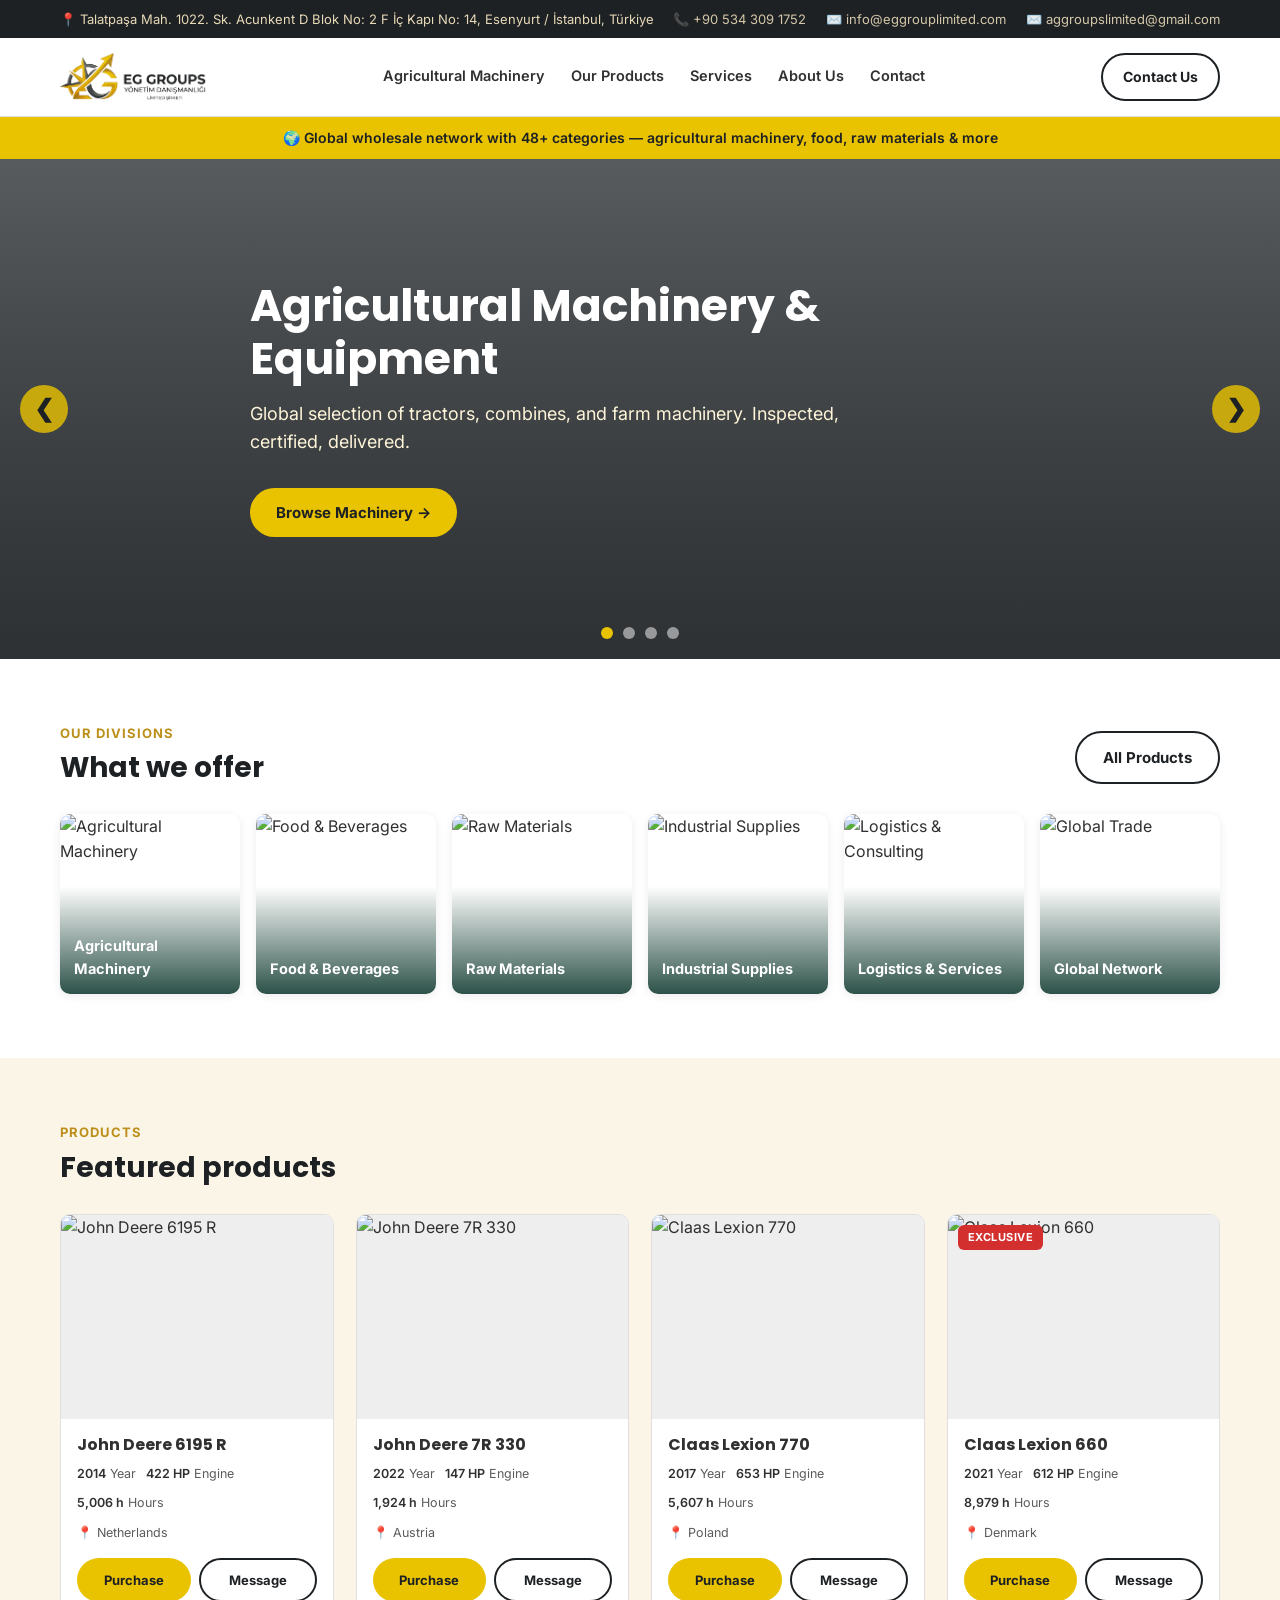
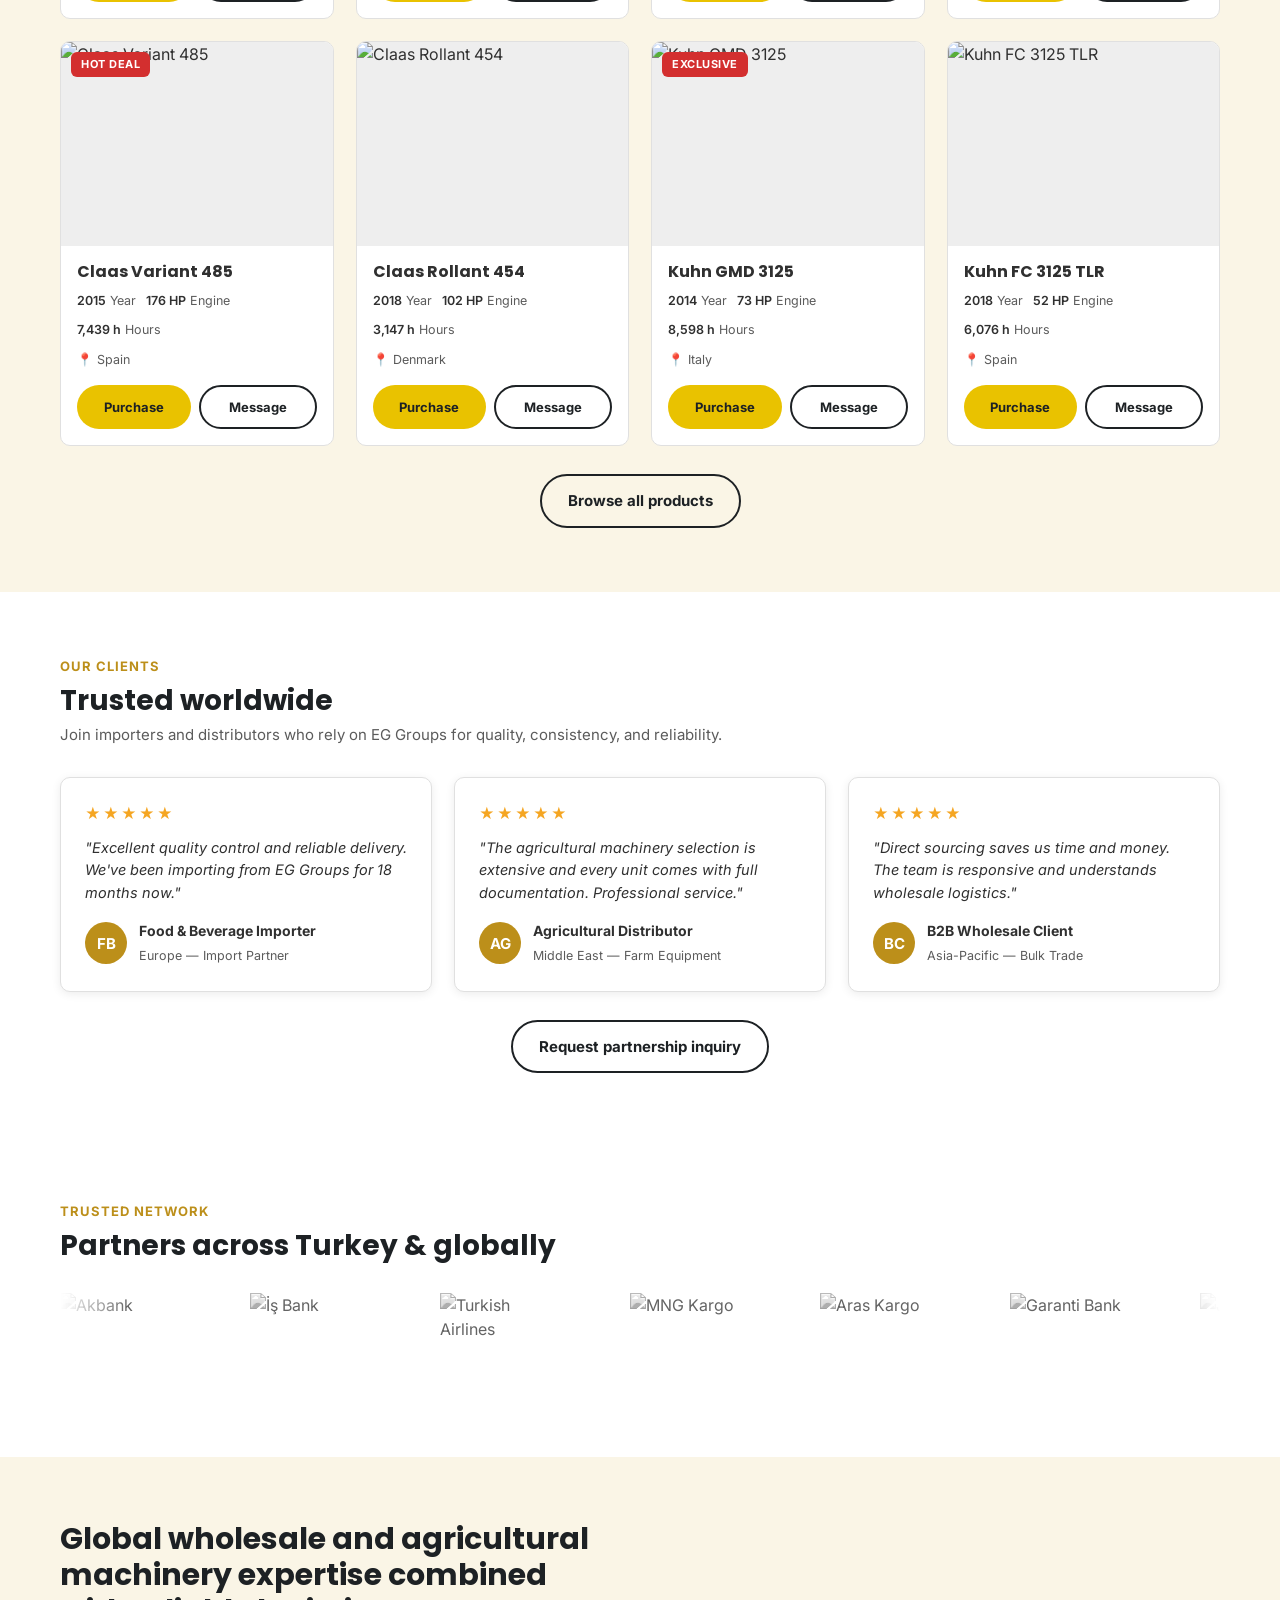
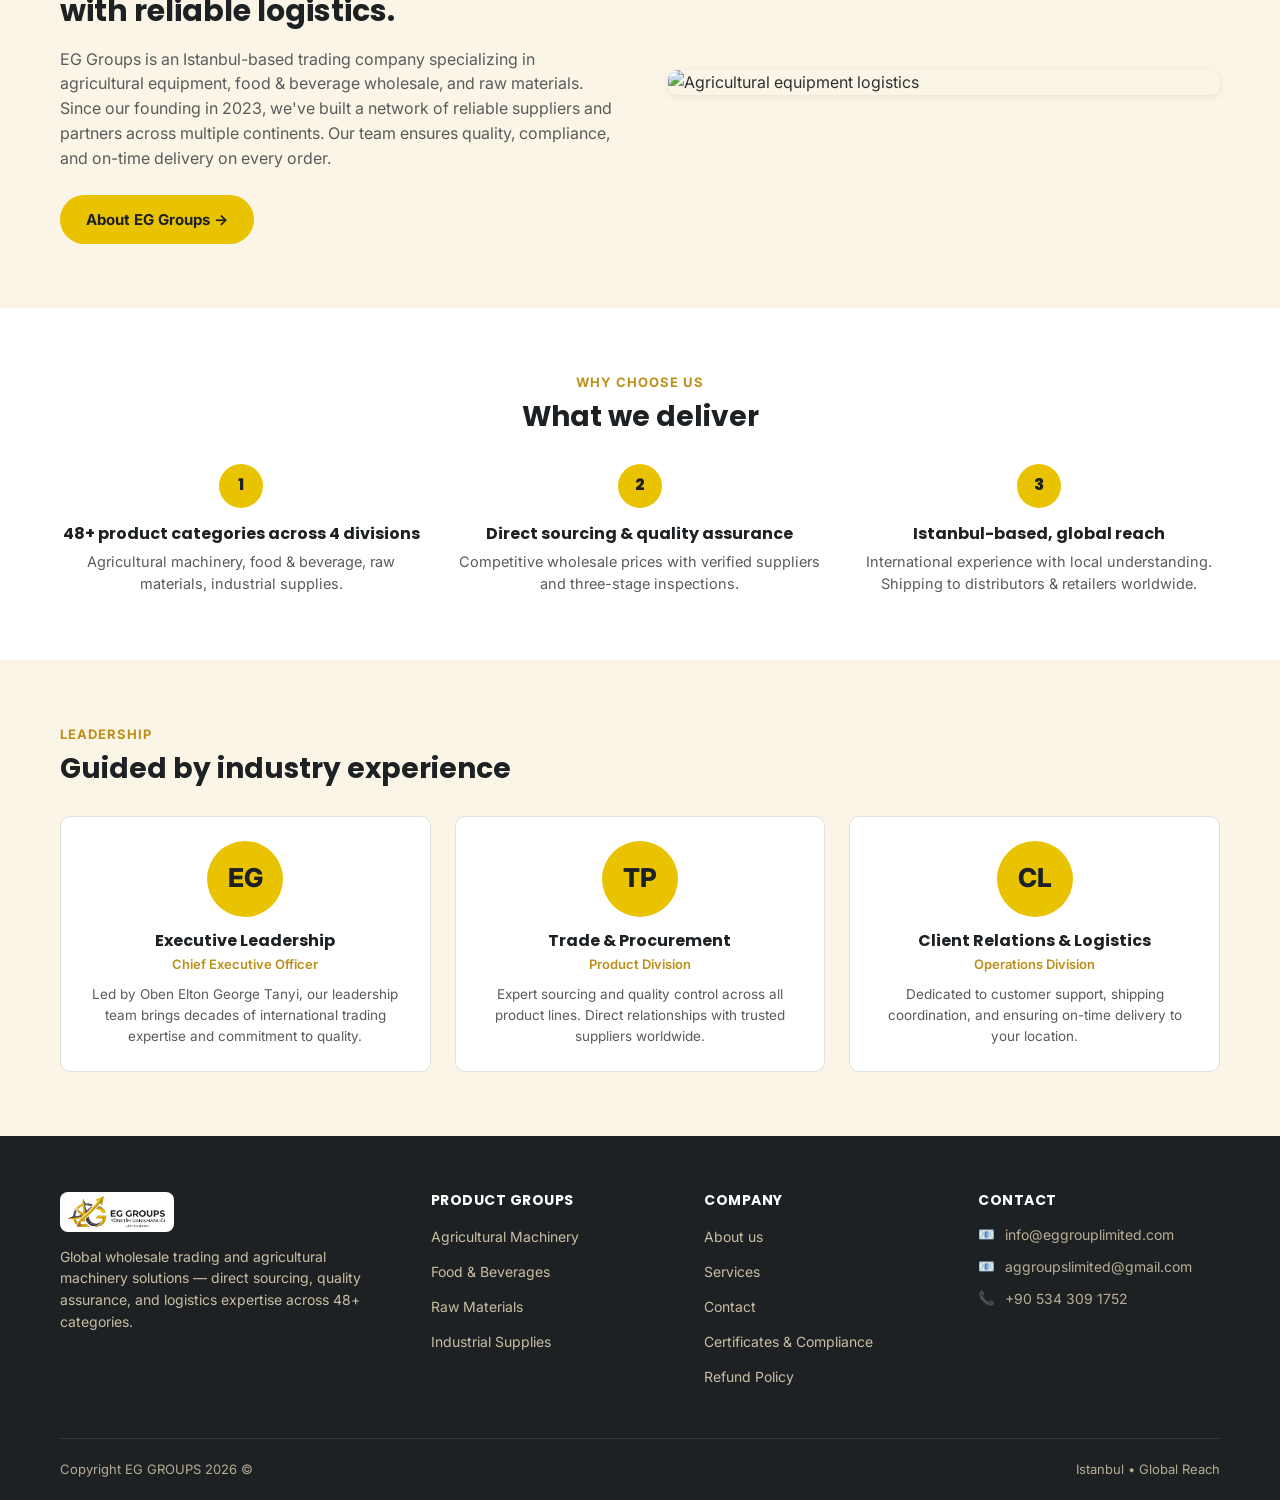
==== commit e046b1d3: "Update featured products to 8 items in 4-column layout - Display 8 products (2 from each machinery c" ====
--- a/index.html
+++ b/index.html
@@ -7,6 +7,26 @@
 <meta name="description" content="EG Groups — wholesale trading, agricultural machinery, food & beverage export, consulting services. Istanbul-based, global reach.">
 <link rel="icon" href="data:image/svg+xml,<svg xmlns=%22http://www.w3.org/2000/svg%22 viewBox=%220 0 100 100%22><text y=%22.9em%22 font-size=%2290%22>🚜</text></svg>">
 <link rel="stylesheet" href="css/style.css">
+<style>
+  #featuredProducts {
+    grid-template-columns: repeat(4, 1fr) !important;
+  }
+  @media (max-width: 1024px) {
+    #featuredProducts {
+      grid-template-columns: repeat(3, 1fr) !important;
+    }
+  }
+  @media (max-width: 768px) {
+    #featuredProducts {
+      grid-template-columns: repeat(2, 1fr) !important;
+    }
+  }
+  @media (max-width: 480px) {
+    #featuredProducts {
+      grid-template-columns: repeat(1, 1fr) !important;
+    }
+  }
+</style>
 </head>
 <body>
 
@@ -293,18 +313,18 @@
     else startAutoplay();
   });
 
-  // Featured Products - 6 products from different categories (3 per row)
+  // Featured Products - 8 products from different categories (4 per row)
   document.addEventListener("DOMContentLoaded", () => {
     const categories = ["tractors", "combine-harvesters", "balers", "mowers", "ploughs", "telehandlers"];
     const featured = [];
 
-    // Get one product from each category
+    // Get 2 products from each category to have 8 total
     categories.forEach(cat => {
-      const product = PRODUCTS.find(p => p.category === cat);
-      if (product) featured.push(product);
+      const products = PRODUCTS.filter(p => p.category === cat).slice(0, 2);
+      featured.push(...products);
     });
 
-    renderGrid("featuredProducts", featured.slice(0, 6));
+    renderGrid("featuredProducts", featured.slice(0, 8));
   });
 </script>
 </body>
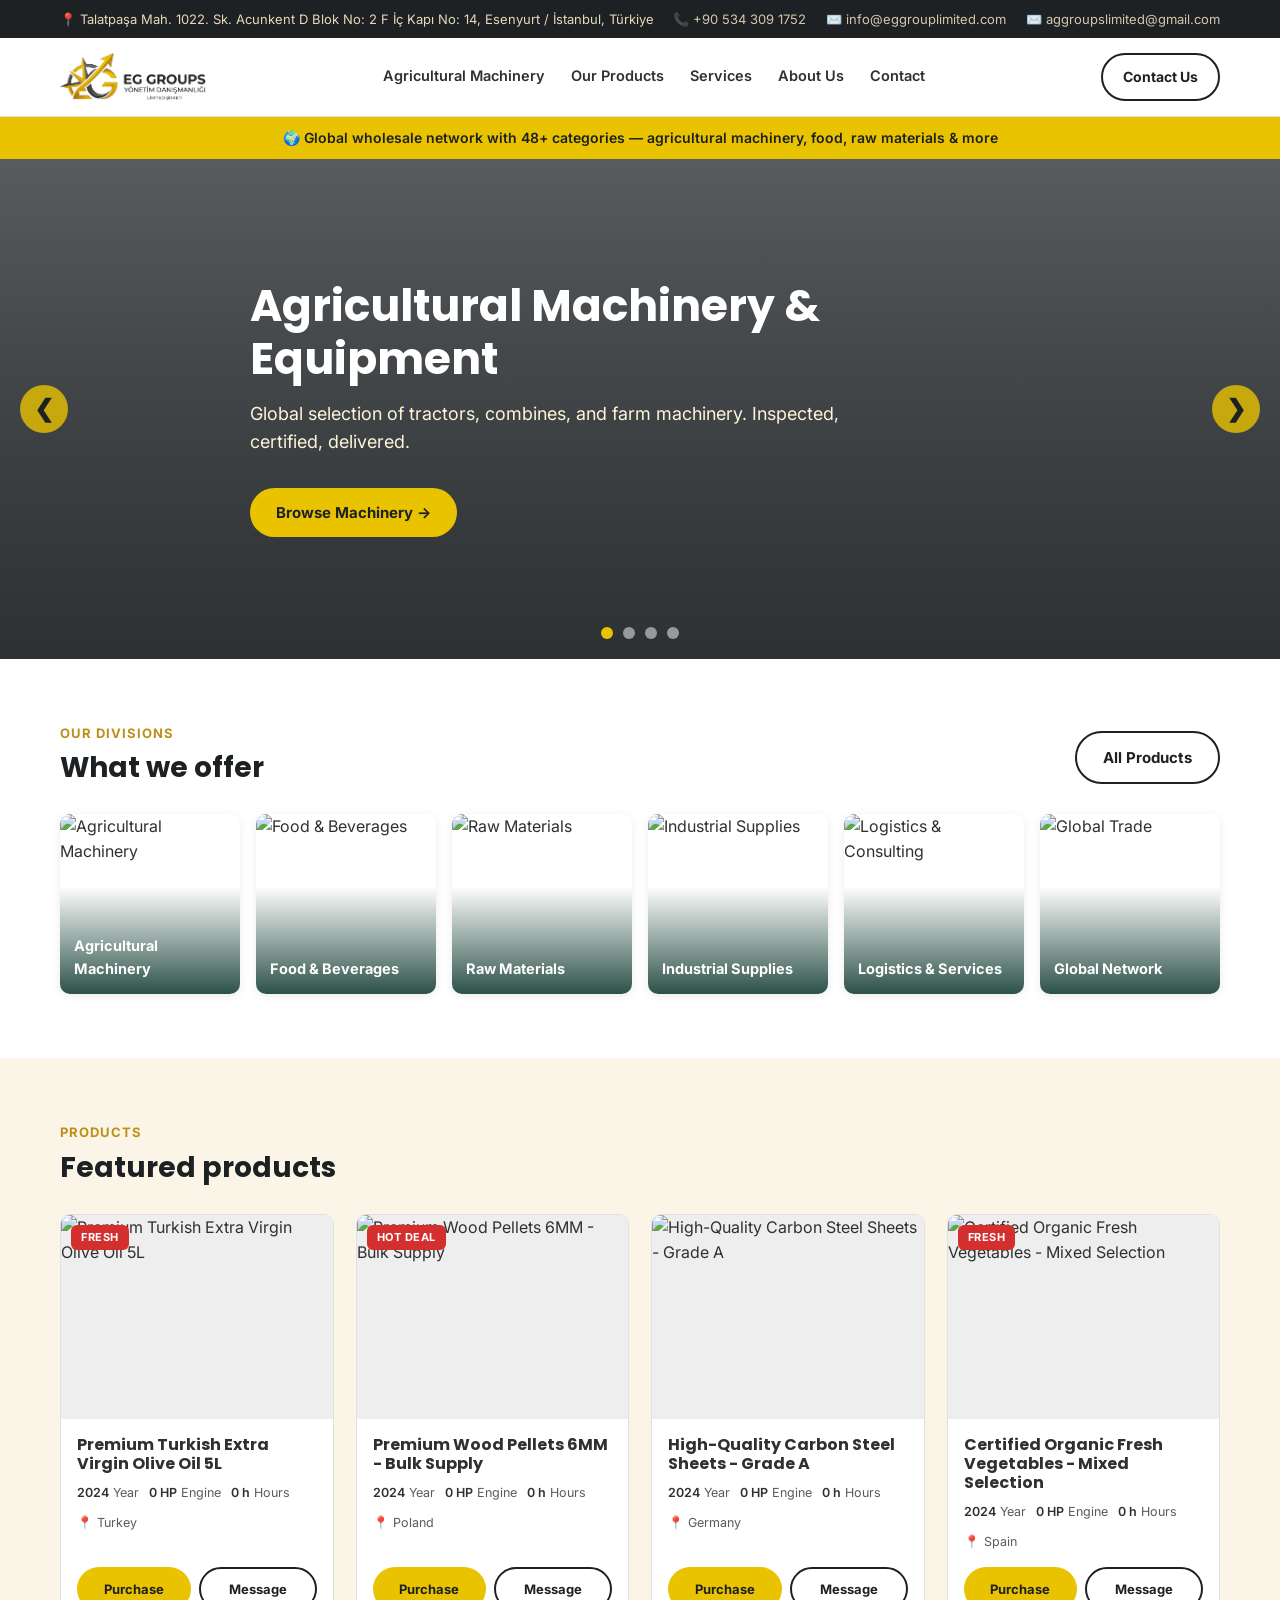
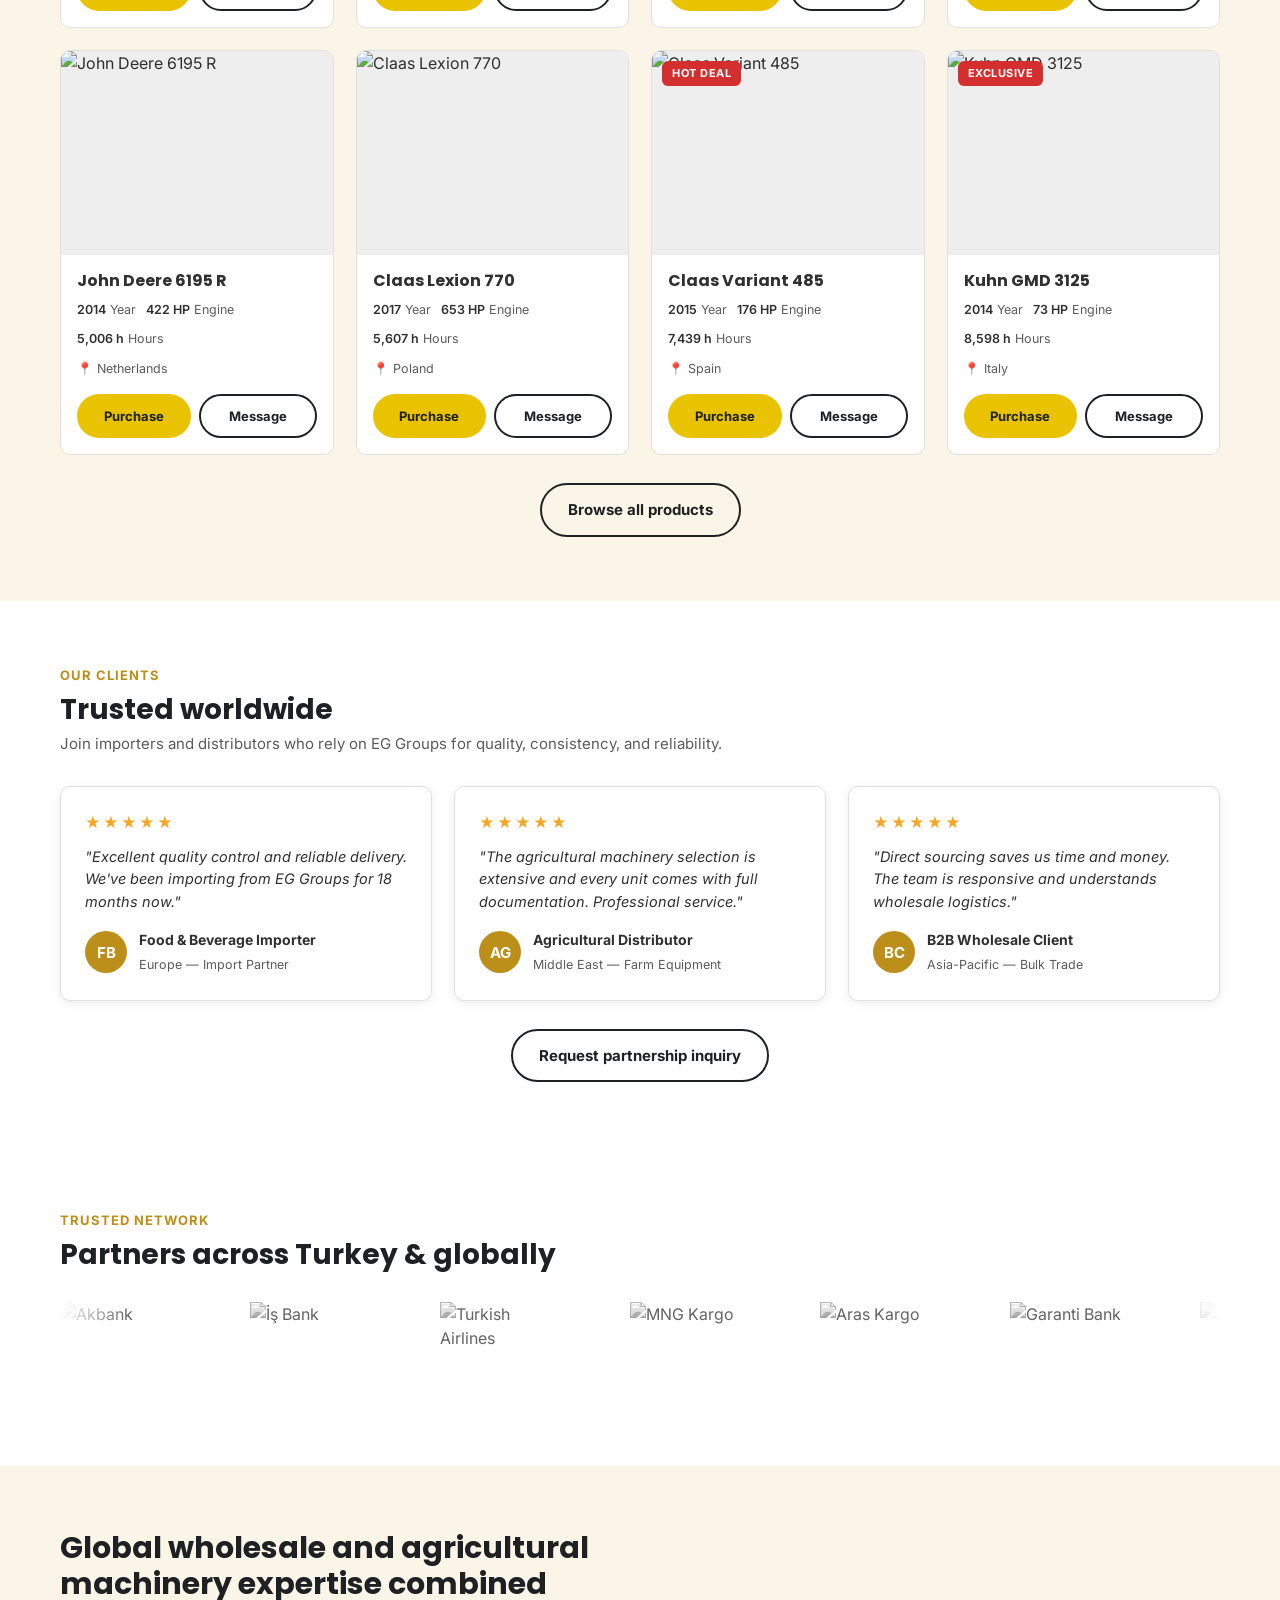
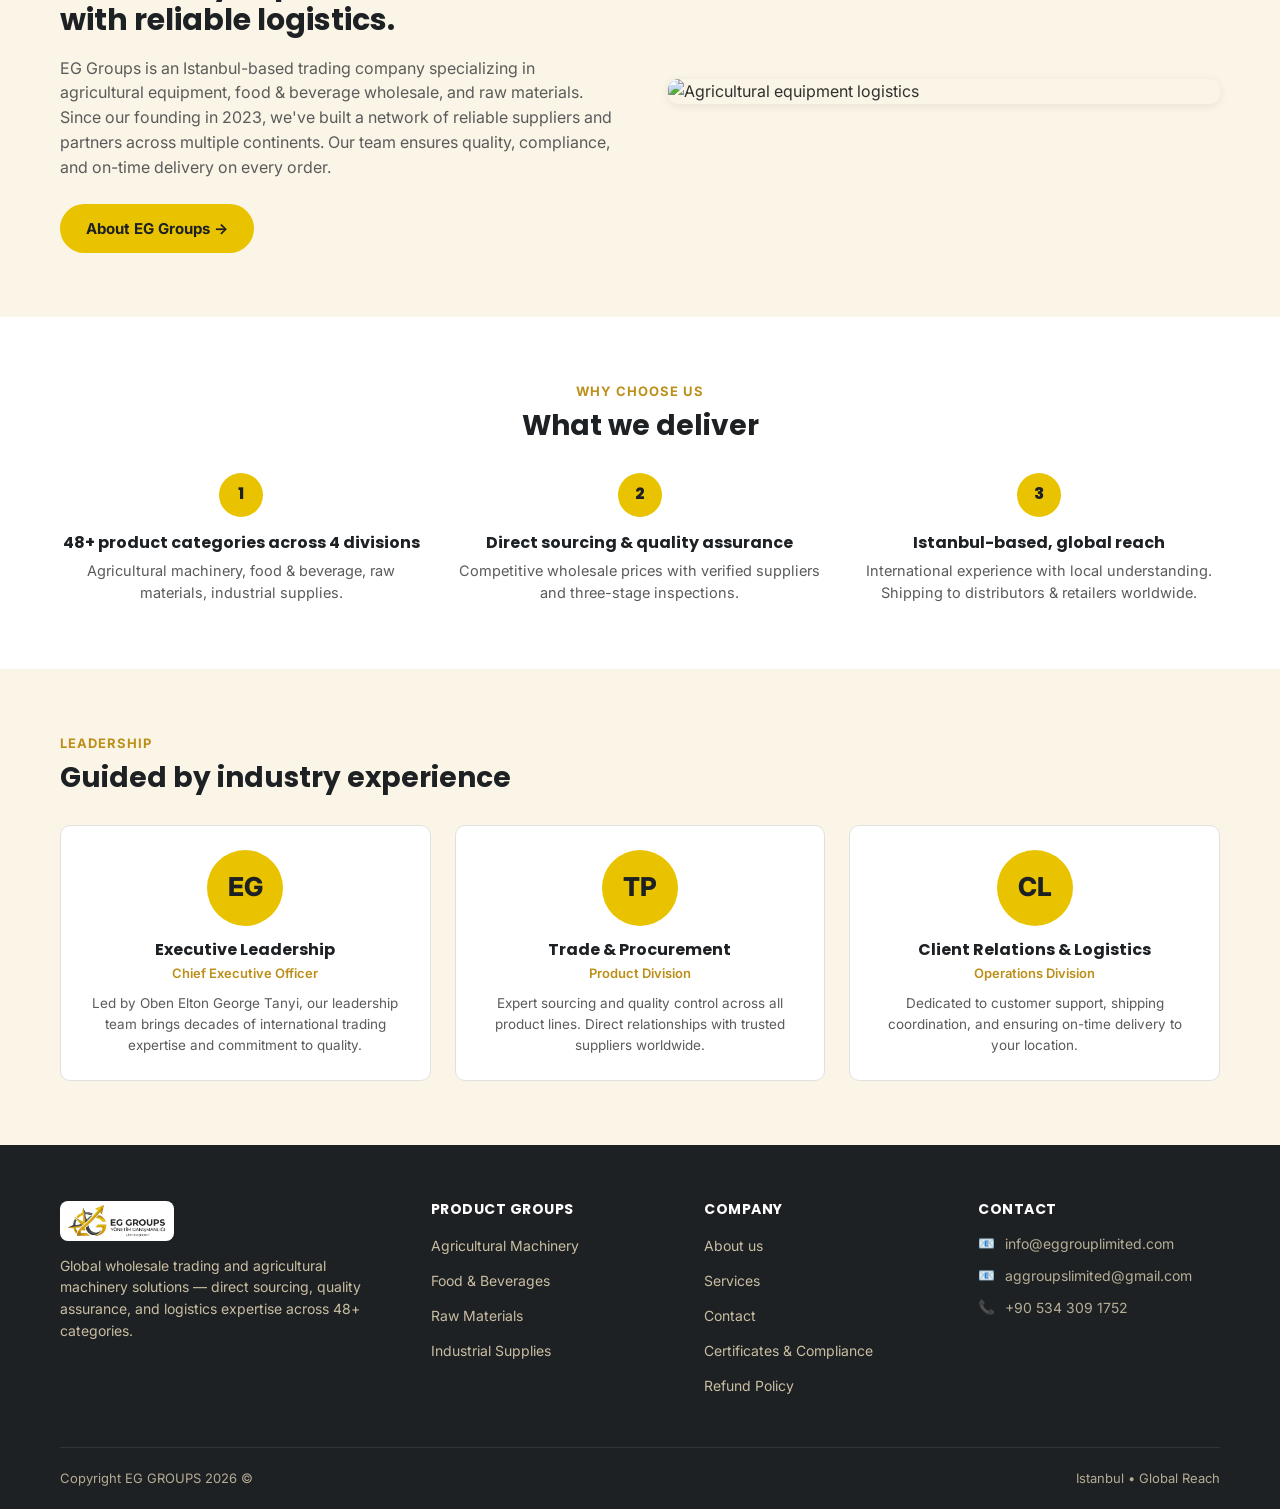
==== commit feccbf18: "Add diverse product categories and update featured products - Add 16 new products across 4 categorie" ====
--- a/index.html
+++ b/index.html
@@ -313,15 +313,24 @@
     else startAutoplay();
   });
 
-  // Featured Products - 8 products from different categories (4 per row)
+  // Featured Products - 8 products from mixed categories (4 per row)
   document.addEventListener("DOMContentLoaded", () => {
-    const categories = ["tractors", "combine-harvesters", "balers", "mowers", "ploughs", "telehandlers"];
+    const categories = [
+      "food-beverages",
+      "raw-materials",
+      "industrial-supplies",
+      "global-network",
+      "tractors",
+      "combine-harvesters",
+      "balers",
+      "mowers"
+    ];
     const featured = [];
 
-    // Get 2 products from each category to have 8 total
+    // Get 1 product from each category to have 8 total with maximum variety
     categories.forEach(cat => {
-      const products = PRODUCTS.filter(p => p.category === cat).slice(0, 2);
-      featured.push(...products);
+      const product = PRODUCTS.find(p => p.category === cat);
+      if (product) featured.push(product);
     });
 
     renderGrid("featuredProducts", featured.slice(0, 8));
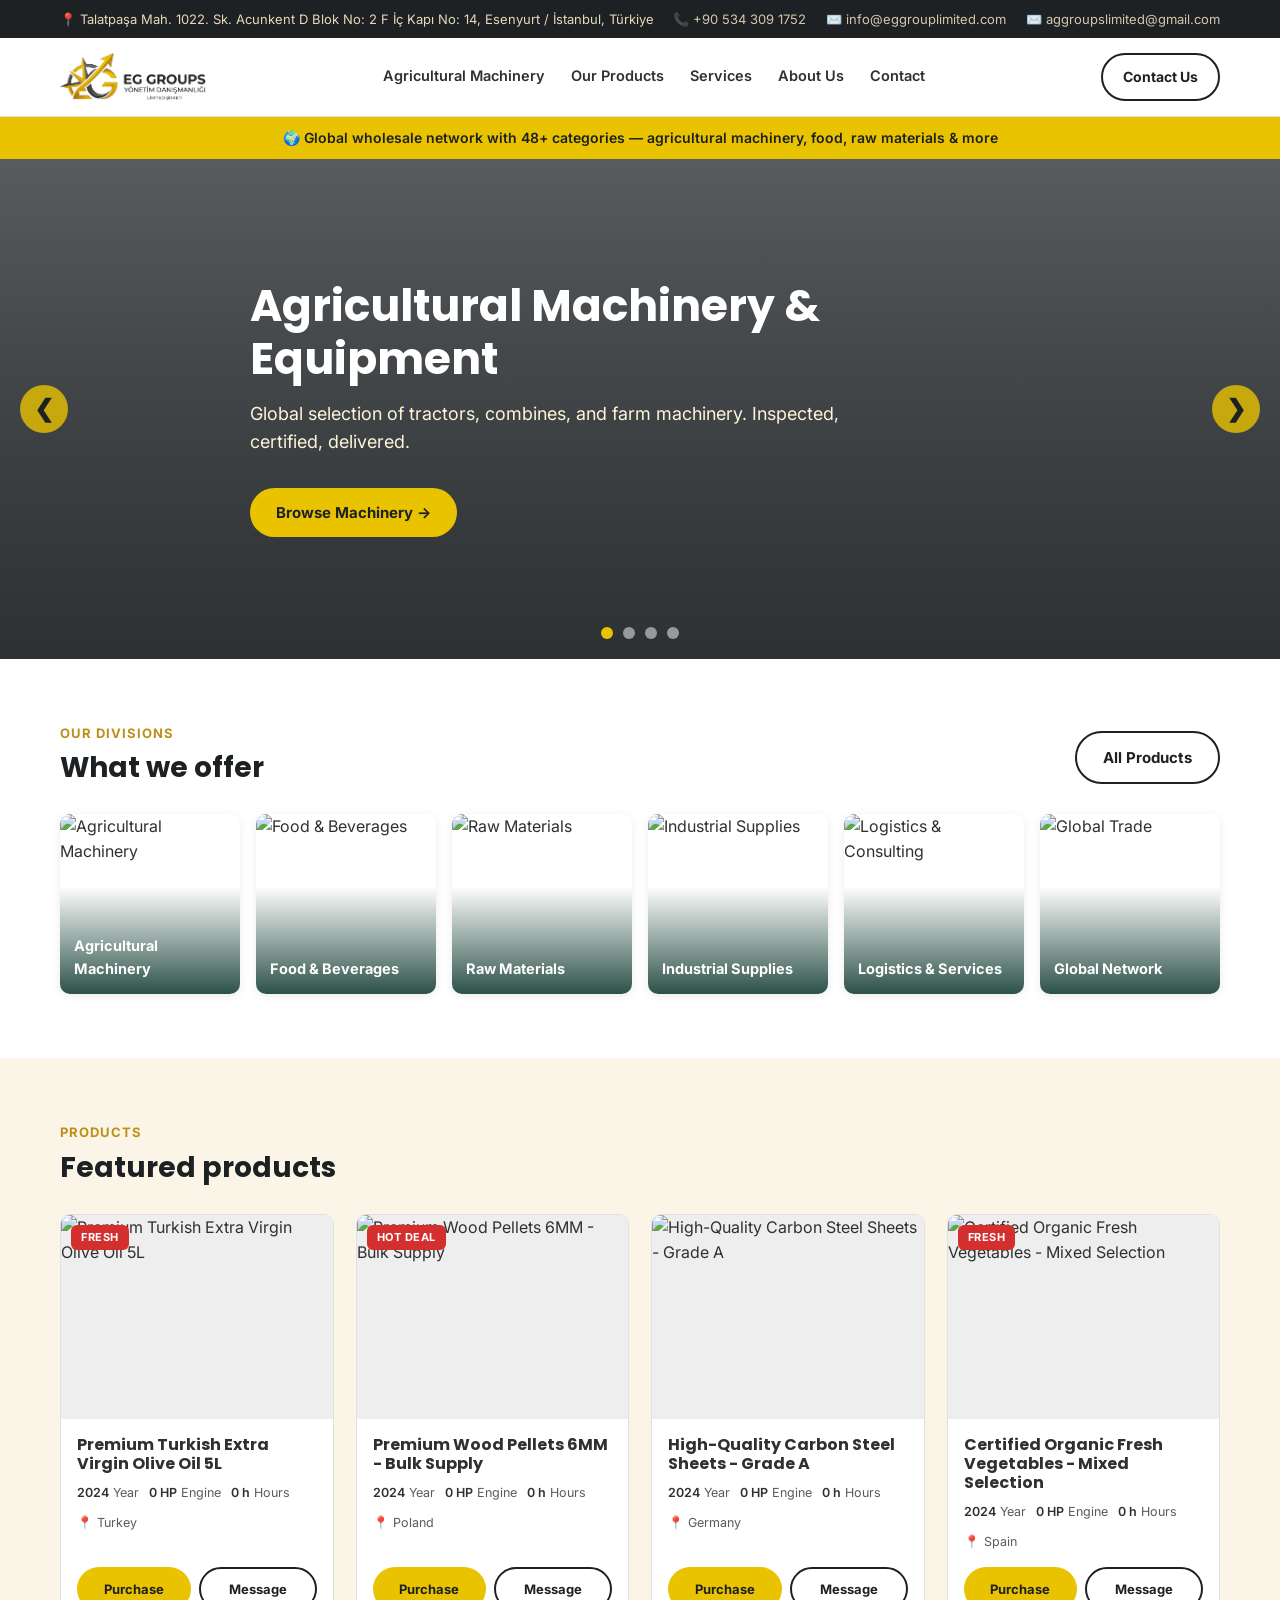
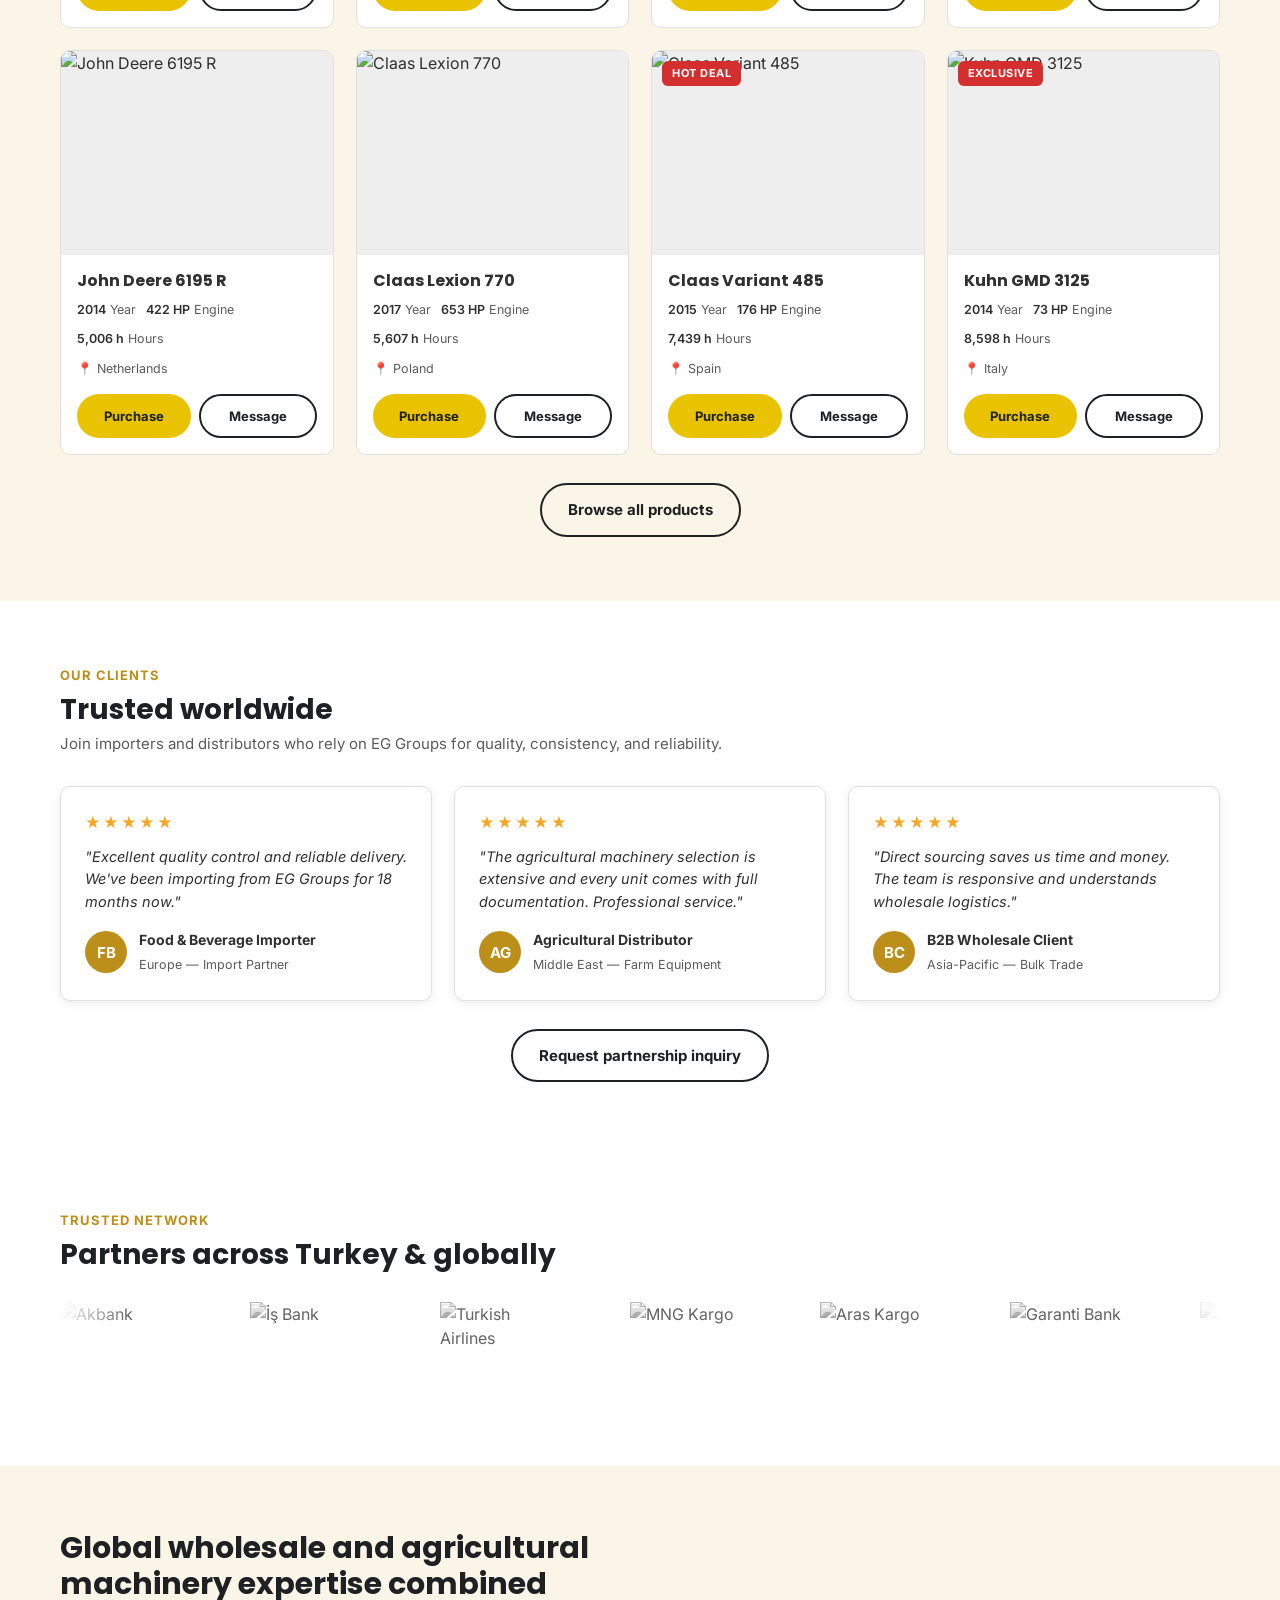
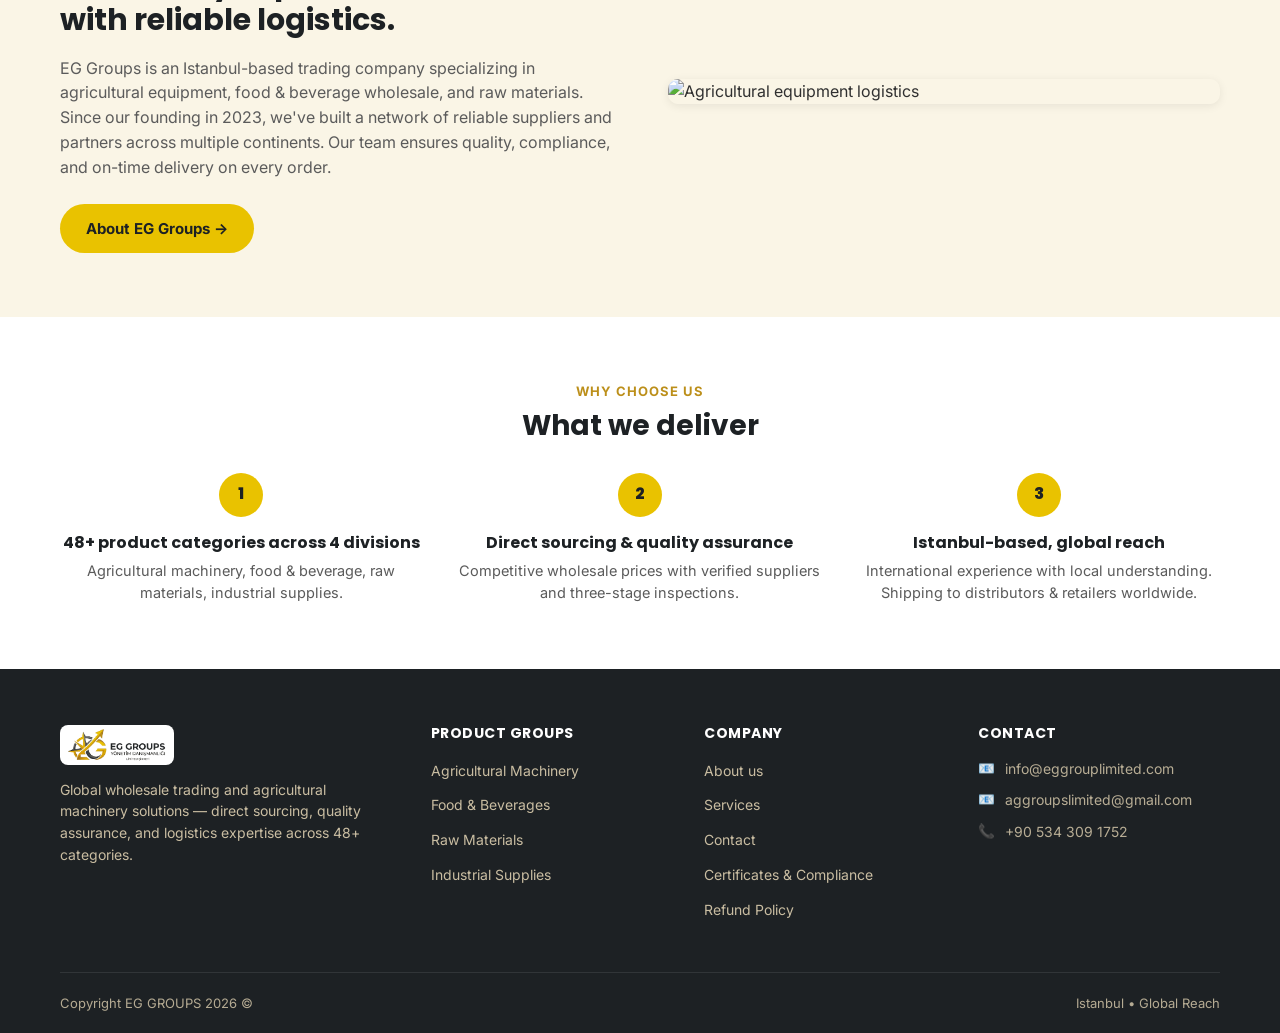
==== commit 4d718ac9: "Remove Leadership section from home page Co-Authored-By: Claude Haiku 4.5 <noreply@anthropic.com>" ====
--- a/index.html
+++ b/index.html
@@ -231,33 +231,6 @@
   </div>
 </section>
 
-<!-- LEADERSHIP -->
-<section class="section-tint">
-  <div class="container">
-    <div class="section-head"><div><span class="section-eyebrow">Leadership</span><h2>Guided by industry experience</h2></div></div>
-    <div class="team-grid">
-      <div class="team-card">
-        <div class="avatar" style="margin:0 auto 14px;background:var(--lime)">EG</div>
-        <h4>Executive Leadership</h4>
-        <div class="role">Chief Executive Officer</div>
-        <p>Led by Oben Elton George Tanyi, our leadership team brings decades of international trading expertise and commitment to quality.</p>
-      </div>
-      <div class="team-card">
-        <div class="avatar" style="margin:0 auto 14px">TP</div>
-        <h4>Trade & Procurement</h4>
-        <div class="role">Product Division</div>
-        <p>Expert sourcing and quality control across all product lines. Direct relationships with trusted suppliers worldwide.</p>
-      </div>
-      <div class="team-card">
-        <div class="avatar" style="margin:0 auto 14px">CL</div>
-        <h4>Client Relations & Logistics</h4>
-        <div class="role">Operations Division</div>
-        <p>Dedicated to customer support, shipping coordination, and ensuring on-time delivery to your location.</p>
-      </div>
-    </div>
-  </div>
-</section>
-
 <div id="site-footer"></div>
 
 <script src="js/products-data.js"></script>
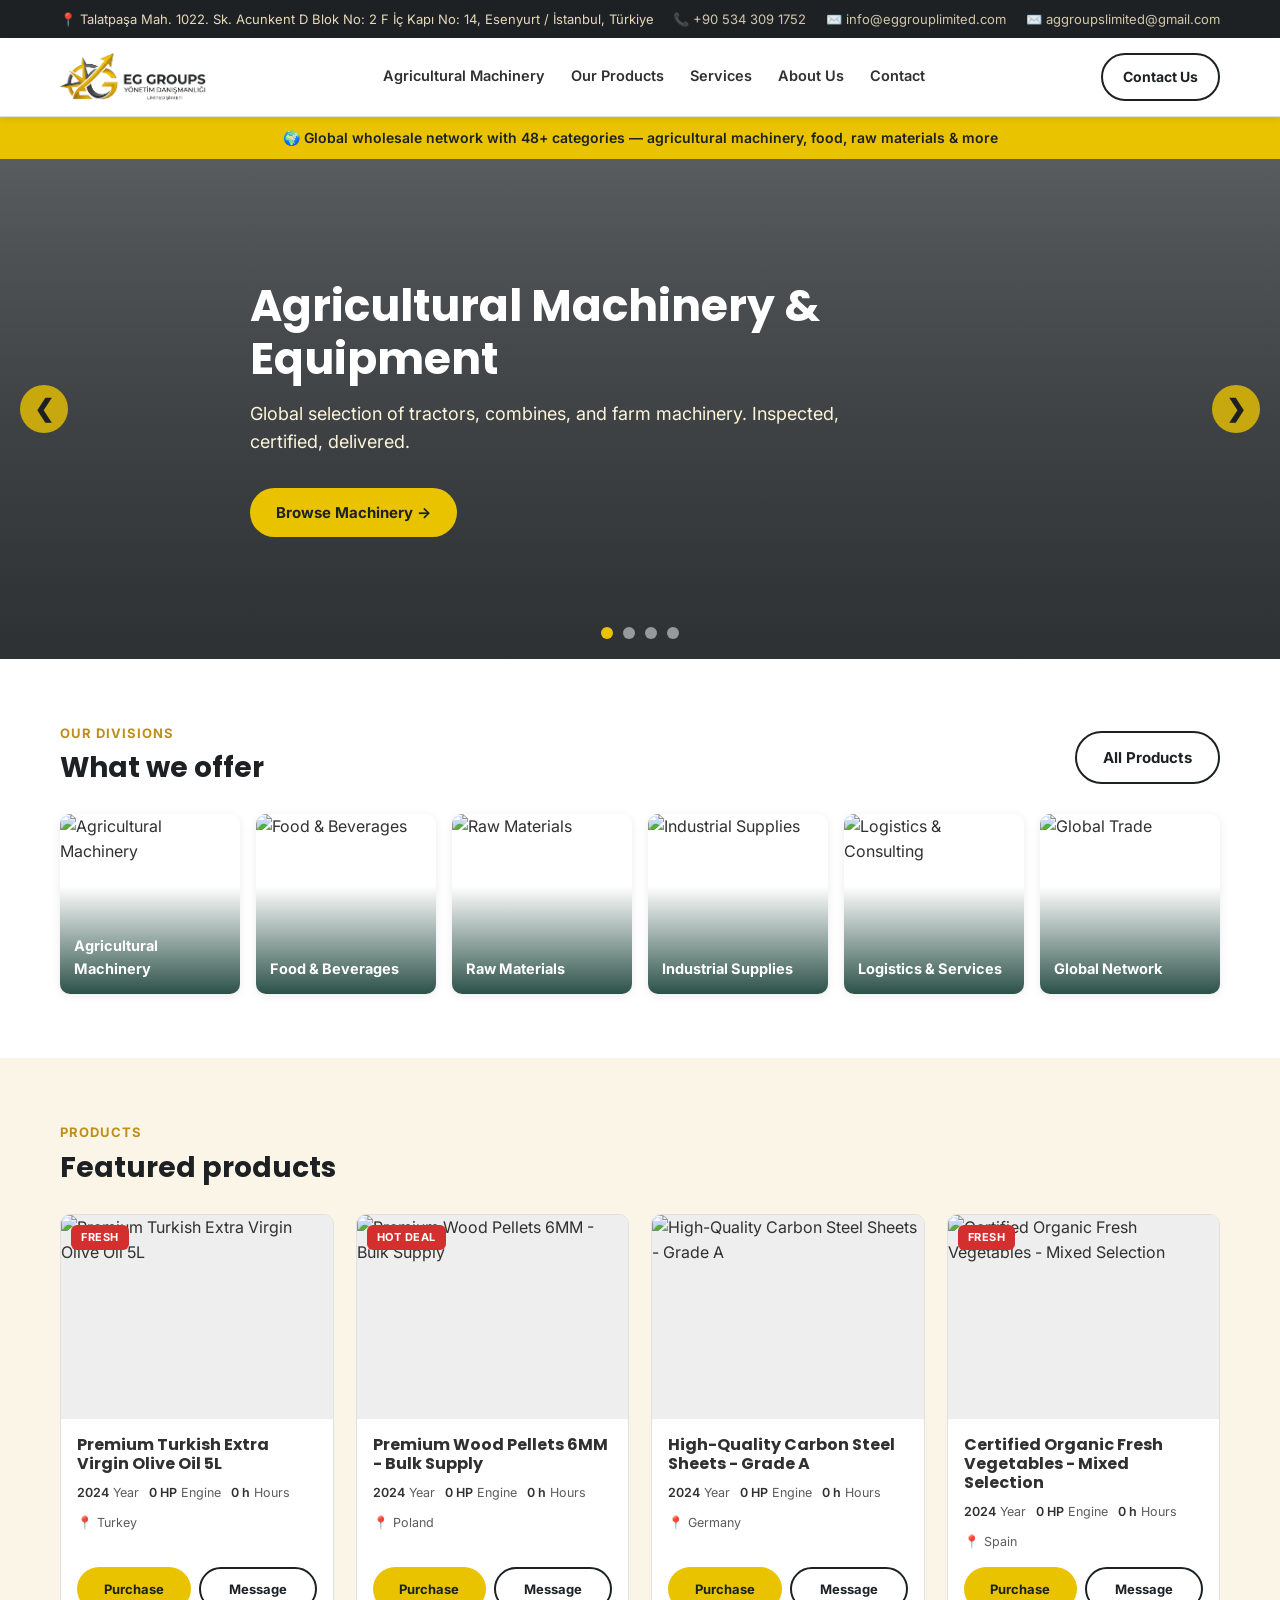
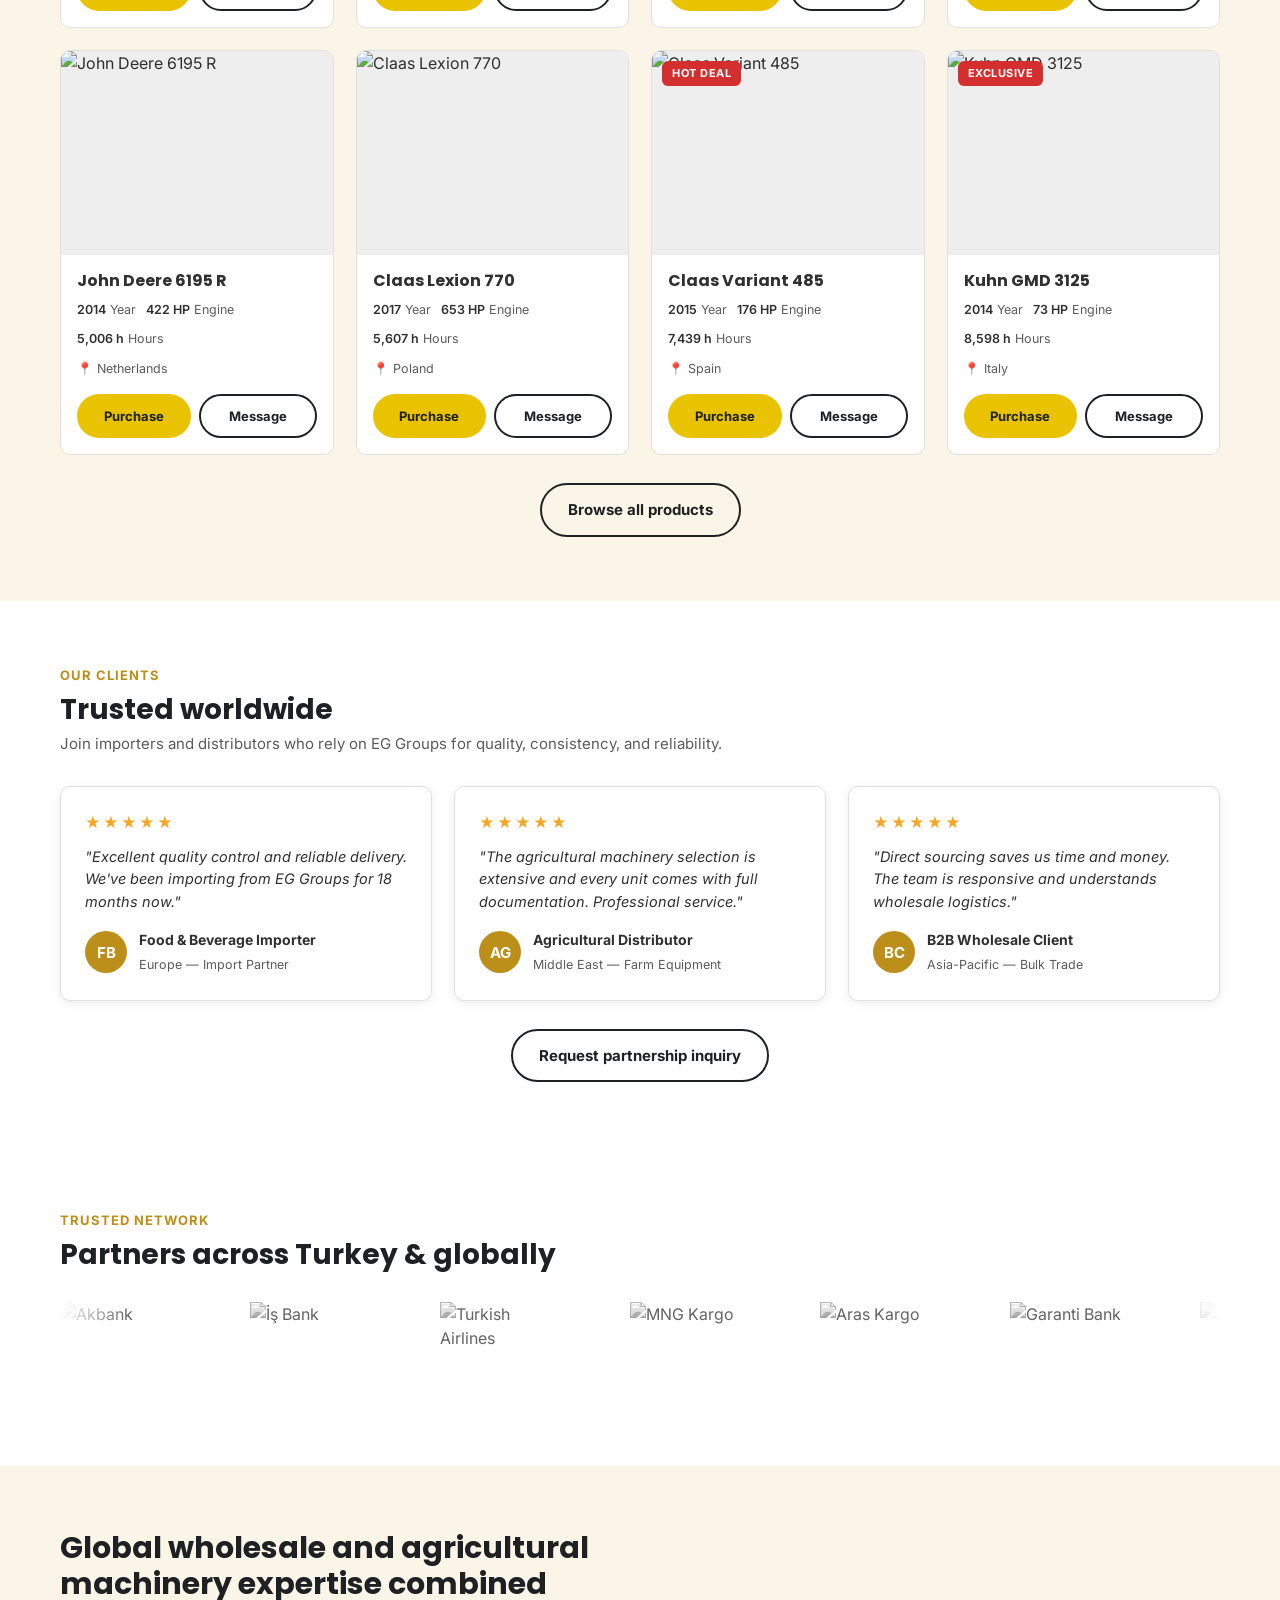
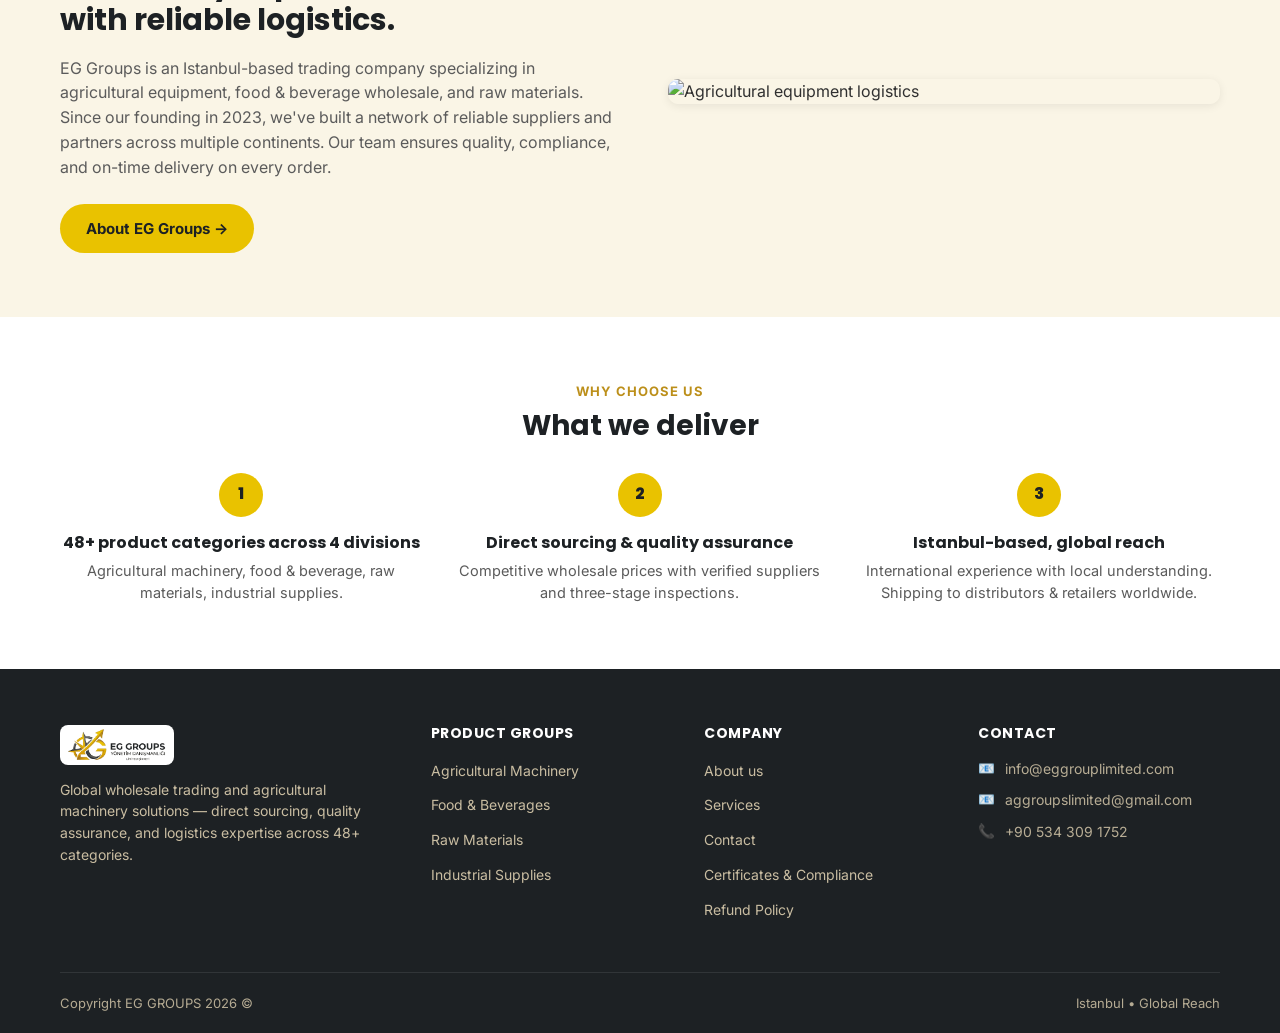
==== commit 0ee4aa3c: "Fix product images and enhance header styling - Update product image URLs to imagekit format for rel" ====
--- a/index.html
+++ b/index.html
@@ -8,6 +8,15 @@
 <link rel="icon" href="data:image/svg+xml,<svg xmlns=%22http://www.w3.org/2000/svg%22 viewBox=%220 0 100 100%22><text y=%22.9em%22 font-size=%2290%22>🚜</text></svg>">
 <link rel="stylesheet" href="css/style.css">
 <style>
+  /* Sticky header */
+  .site-header {
+    position: sticky;
+    top: 0;
+    z-index: 100;
+    background: white;
+    box-shadow: 0 2px 8px rgba(0,0,0,0.08);
+  }
+
   #featuredProducts {
     grid-template-columns: repeat(4, 1fr) !important;
   }
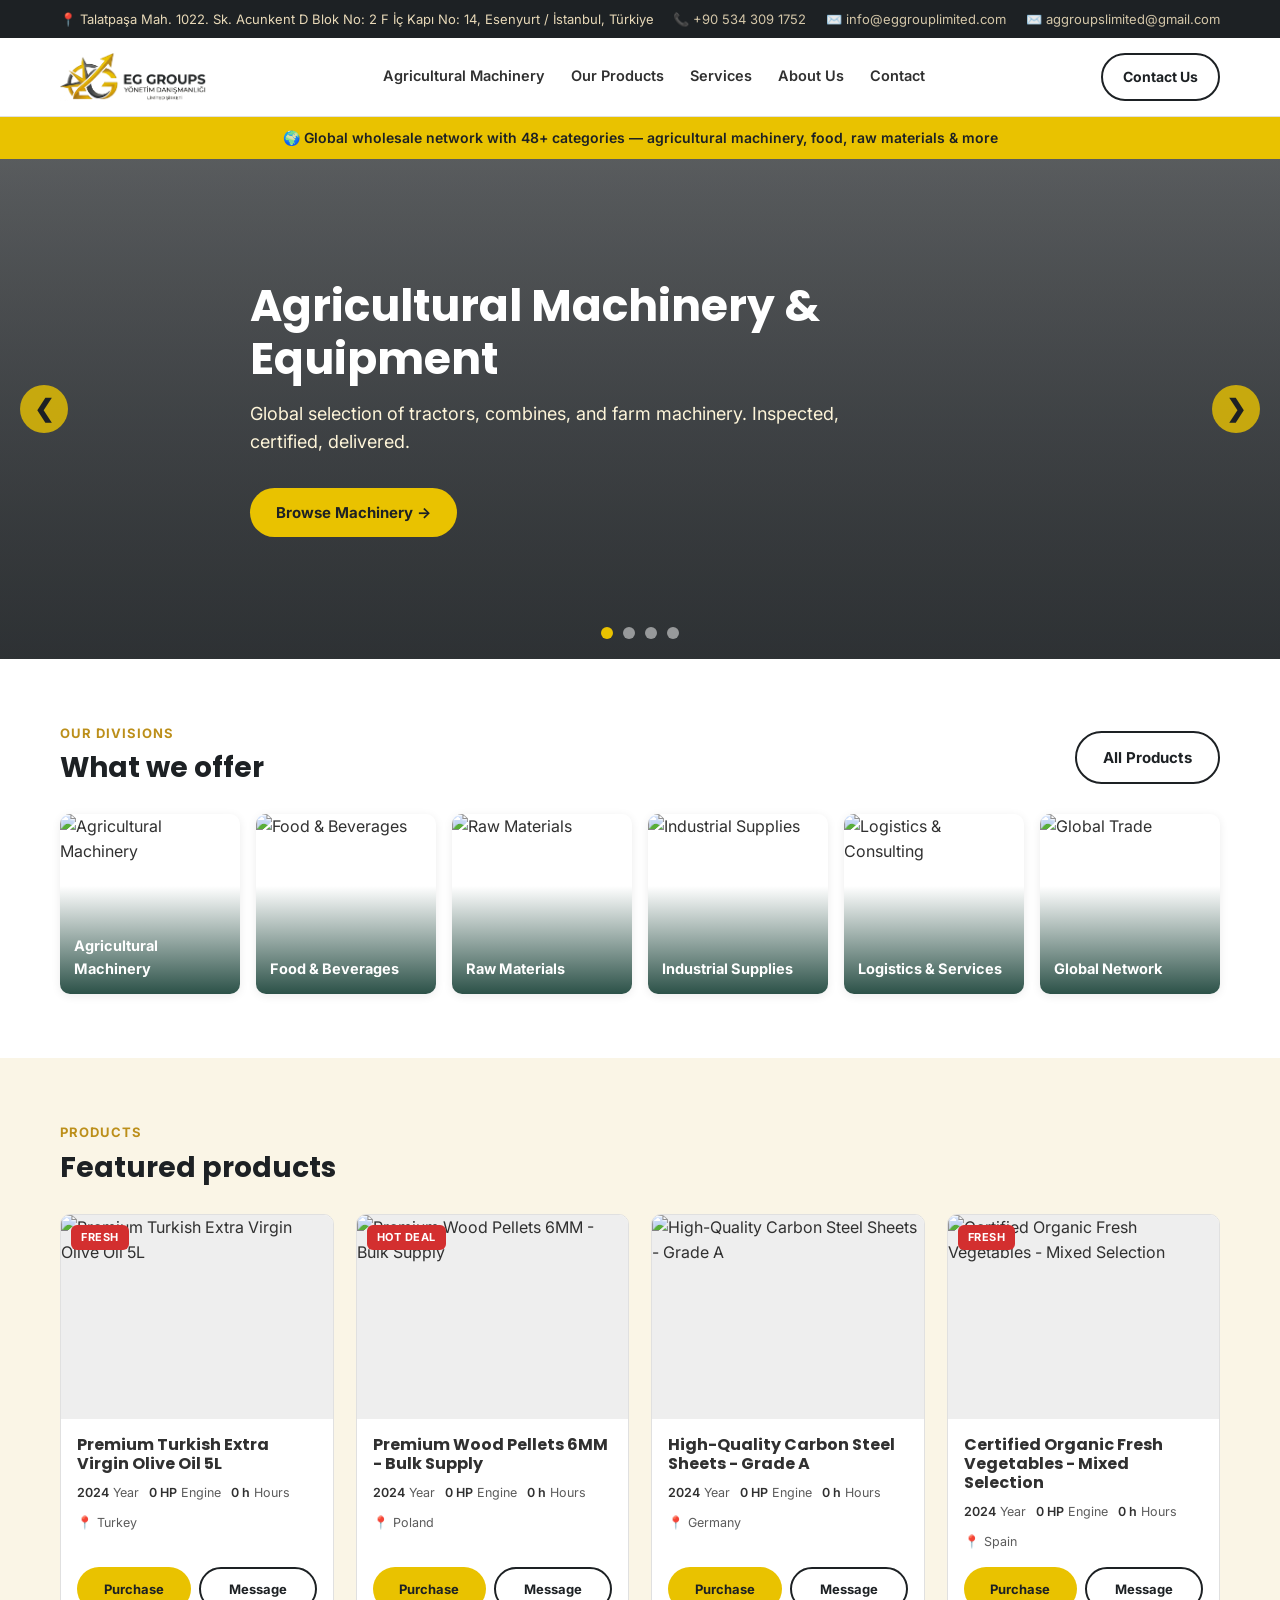
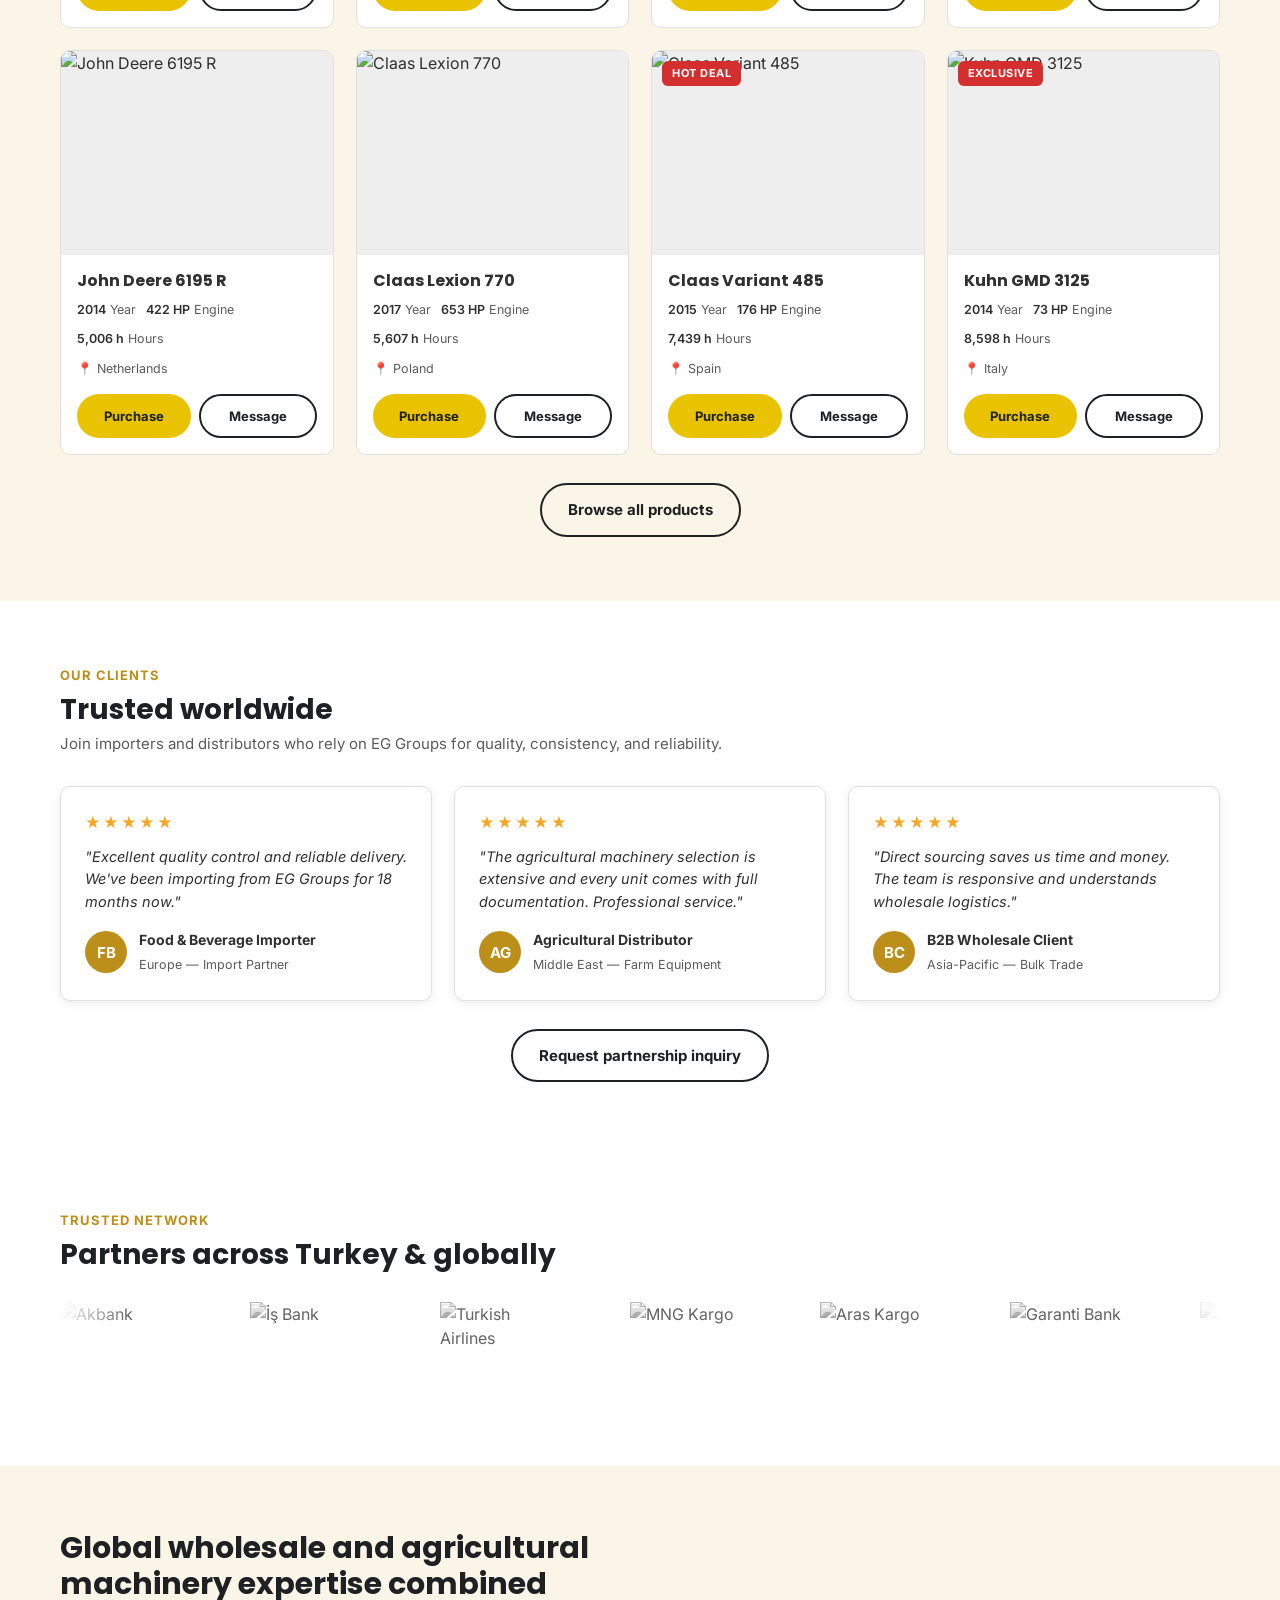
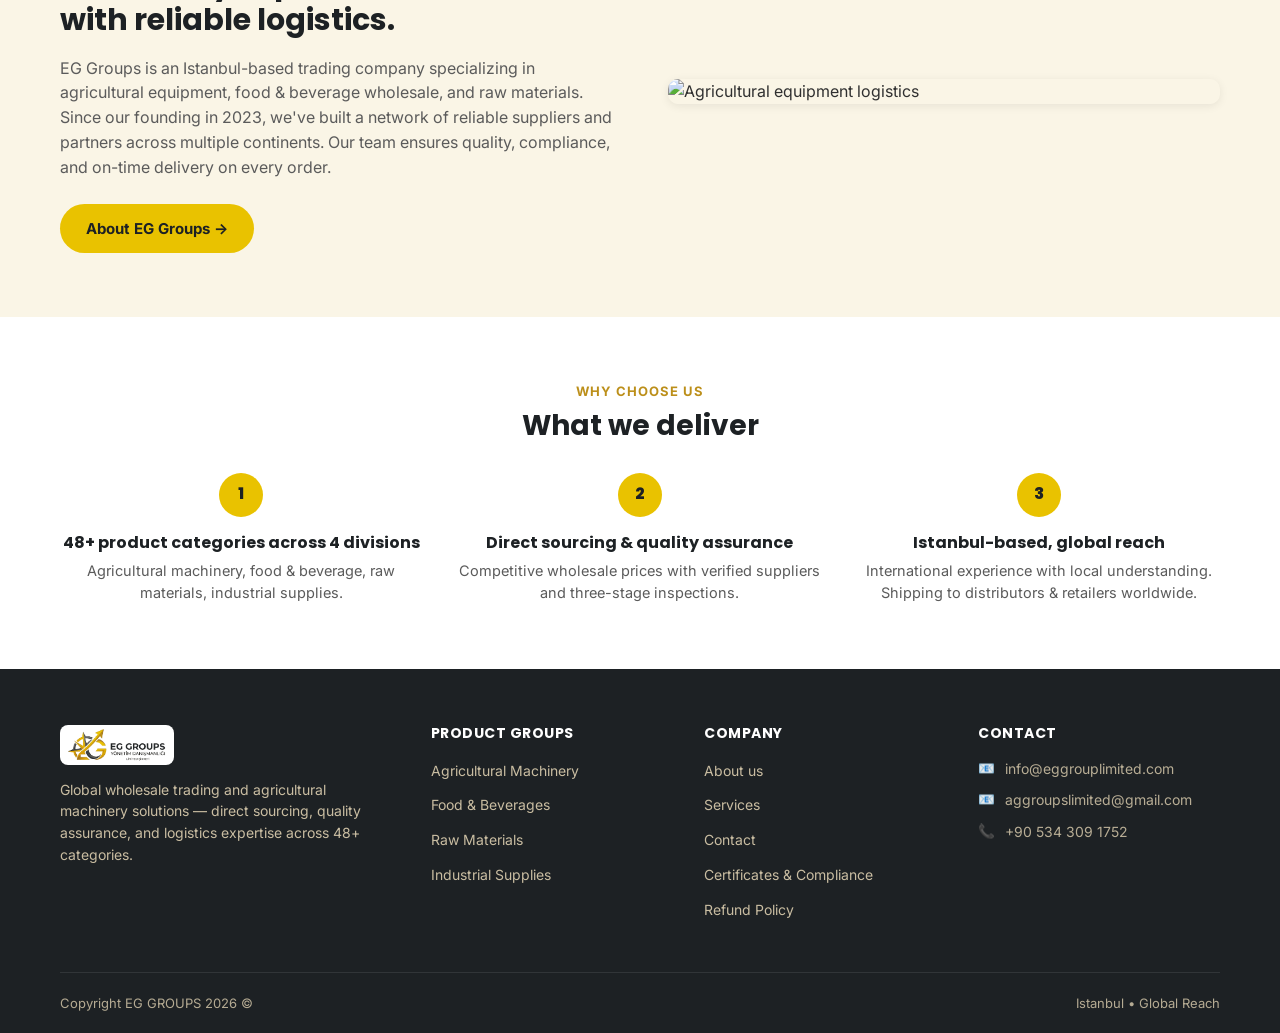
==== commit ddd8d3ec: "Fix sticky header and product images - Make entire header container sticky on scroll (including topb" ====
--- a/index.html
+++ b/index.html
@@ -8,15 +8,6 @@
 <link rel="icon" href="data:image/svg+xml,<svg xmlns=%22http://www.w3.org/2000/svg%22 viewBox=%220 0 100 100%22><text y=%22.9em%22 font-size=%2290%22>🚜</text></svg>">
 <link rel="stylesheet" href="css/style.css">
 <style>
-  /* Sticky header */
-  .site-header {
-    position: sticky;
-    top: 0;
-    z-index: 100;
-    background: white;
-    box-shadow: 0 2px 8px rgba(0,0,0,0.08);
-  }
-
   #featuredProducts {
     grid-template-columns: repeat(4, 1fr) !important;
   }
--- a/css/style.css
+++ b/css/style.css
@@ -56,6 +56,9 @@
 .btn-outline-light:hover{background:#fff;color:var(--green-dark)}
 .btn-block{width:100%}
 .btn-sm{padding:9px 18px;font-size:13px}
+
+/* ---------- Site Header Container ---------- */
+#site-header{position:sticky;top:0;z-index:100;}
 
 /* ---------- Top utility bar ---------- */
 .topbar{background:var(--green-dark);color:#e8d9b8;font-size:13px}
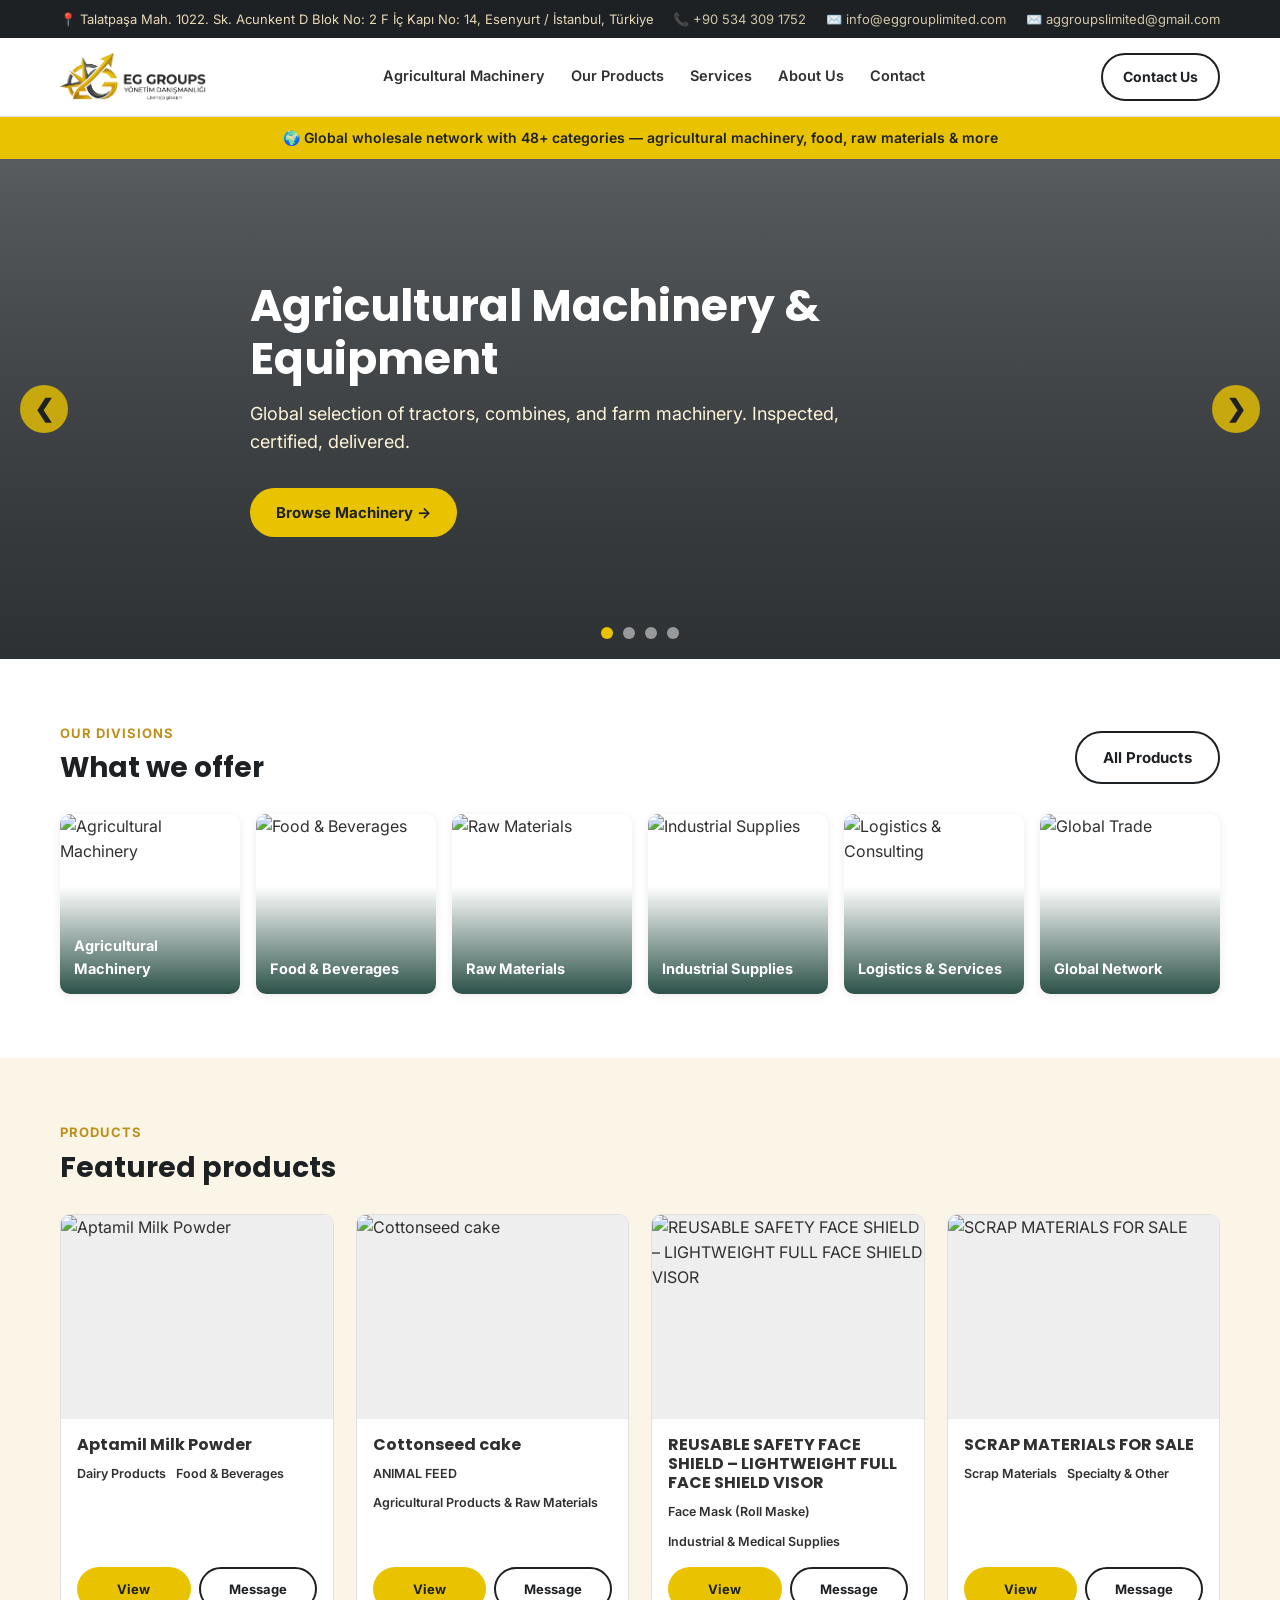
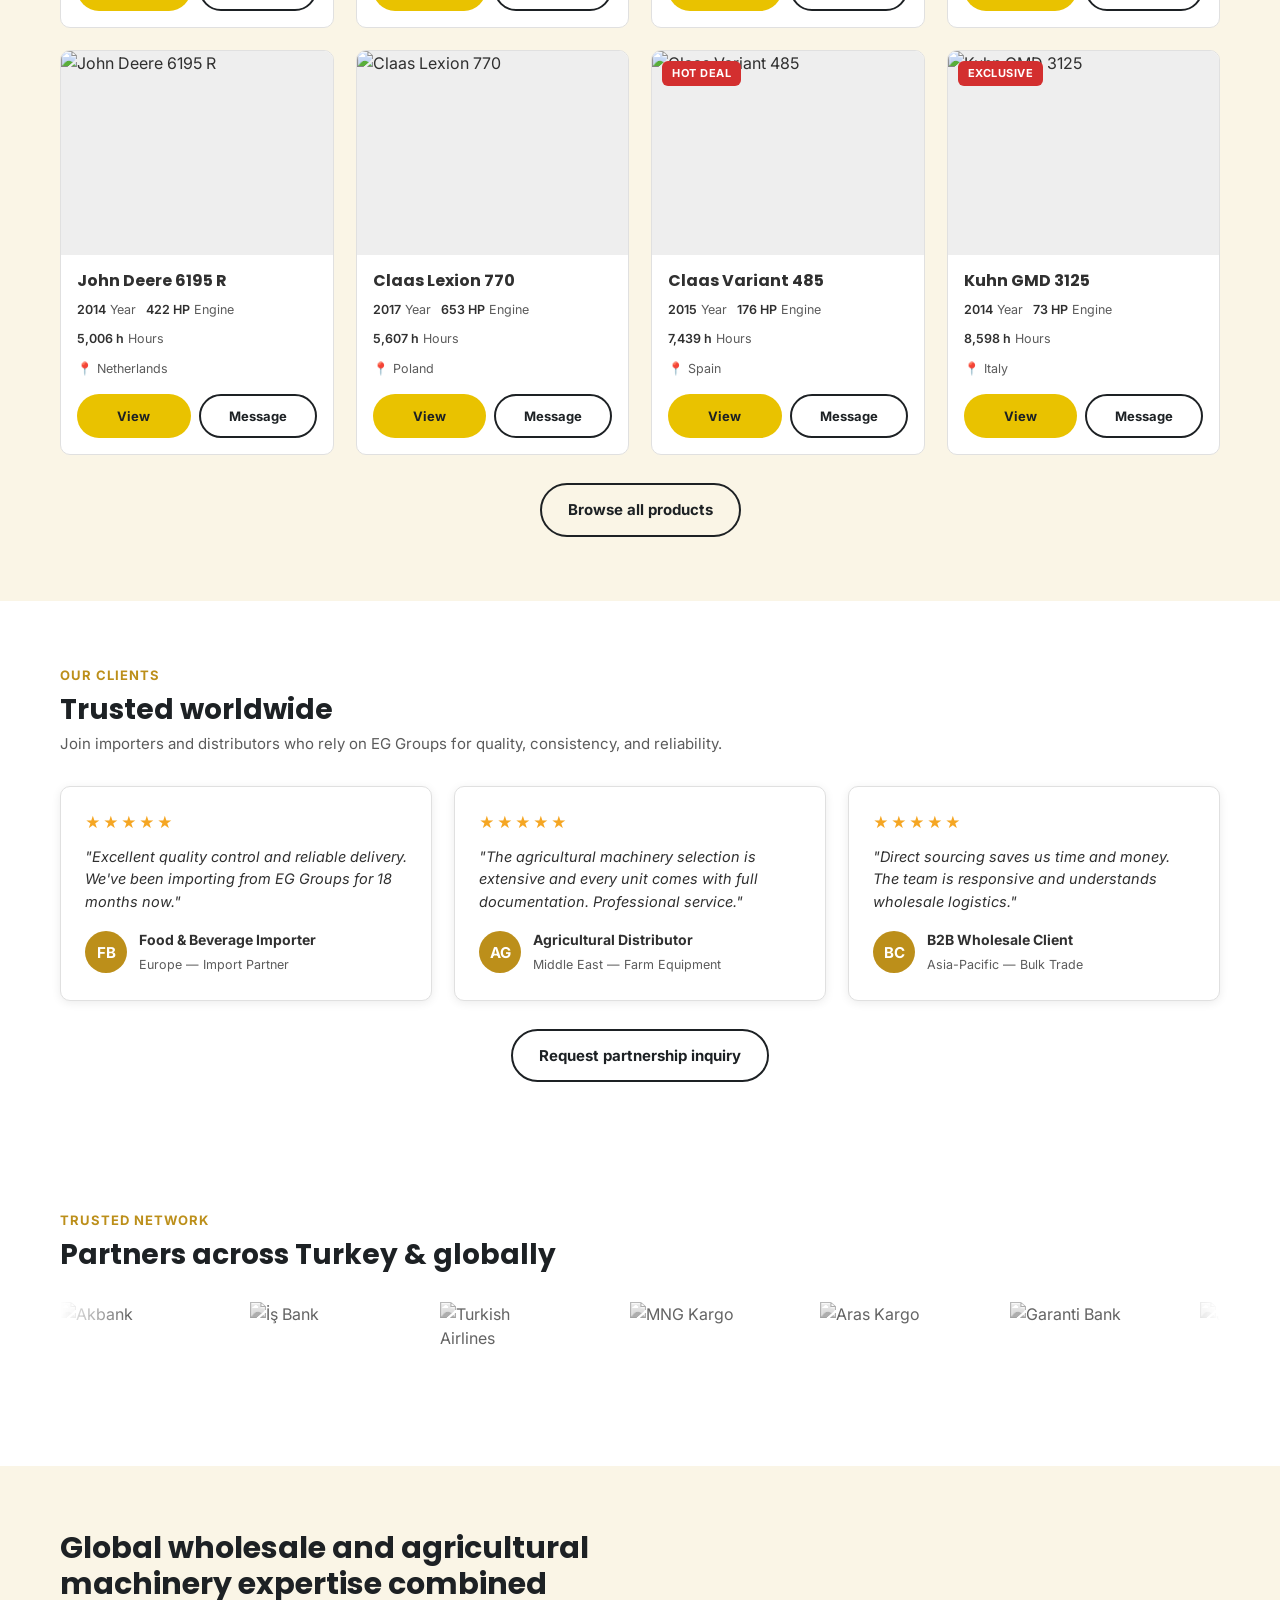
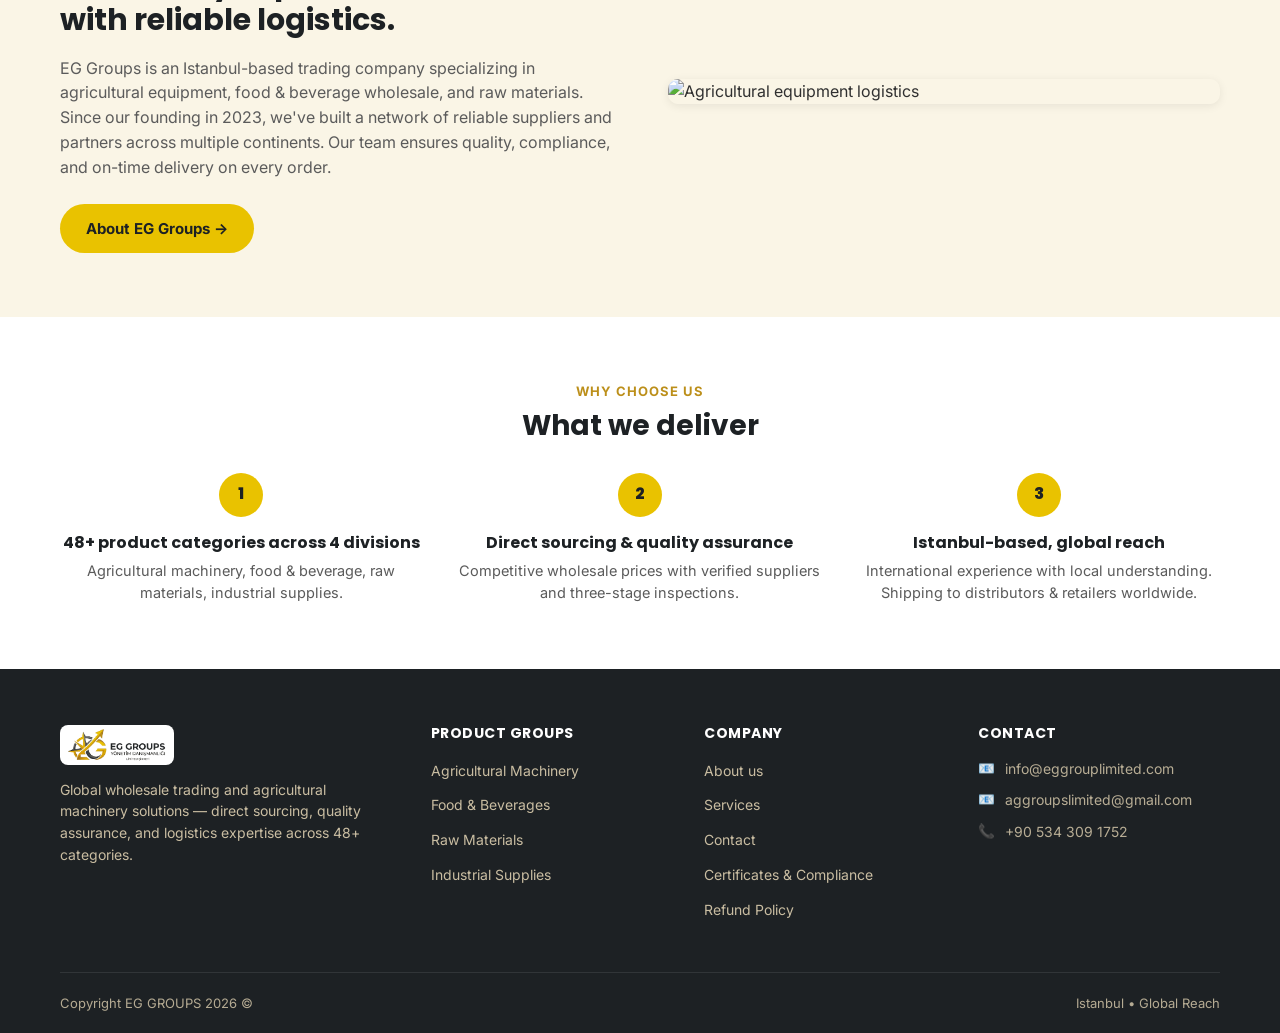
==== commit 2f221d70: "Update featured products to use wholesale data with real images - Mix featured products: 4 wholesale" ====
--- a/index.html
+++ b/index.html
@@ -234,6 +234,7 @@
 <div id="site-footer"></div>
 
 <script src="js/products-data.js"></script>
+<script src="js/wholesale-data.js"></script>
 <script src="js/main.js"></script>
 <script>
   // Hero slider
@@ -286,22 +287,20 @@
     else startAutoplay();
   });
 
-  // Featured Products - 8 products from mixed categories (4 per row)
+  // Featured Products - mix of wholesale and machinery products (4 per row)
   document.addEventListener("DOMContentLoaded", () => {
-    const categories = [
-      "food-beverages",
-      "raw-materials",
-      "industrial-supplies",
-      "global-network",
-      "tractors",
-      "combine-harvesters",
-      "balers",
-      "mowers"
-    ];
     const featured = [];
 
-    // Get 1 product from each category to have 8 total with maximum variety
-    categories.forEach(cat => {
+    // Get 4 wholesale products from different groups
+    const groups = ["Food & Beverages", "Agricultural Products & Raw Materials", "Industrial & Medical Supplies", "Specialty & Other"];
+    groups.forEach(group => {
+      const product = WHOLESALE.find(p => p.group === group);
+      if (product) featured.push(product);
+    });
+
+    // Get 4 machinery products from different categories
+    const machCategories = ["tractors", "combine-harvesters", "balers", "mowers"];
+    machCategories.forEach(cat => {
       const product = PRODUCTS.find(p => p.category === cat);
       if (product) featured.push(product);
     });
